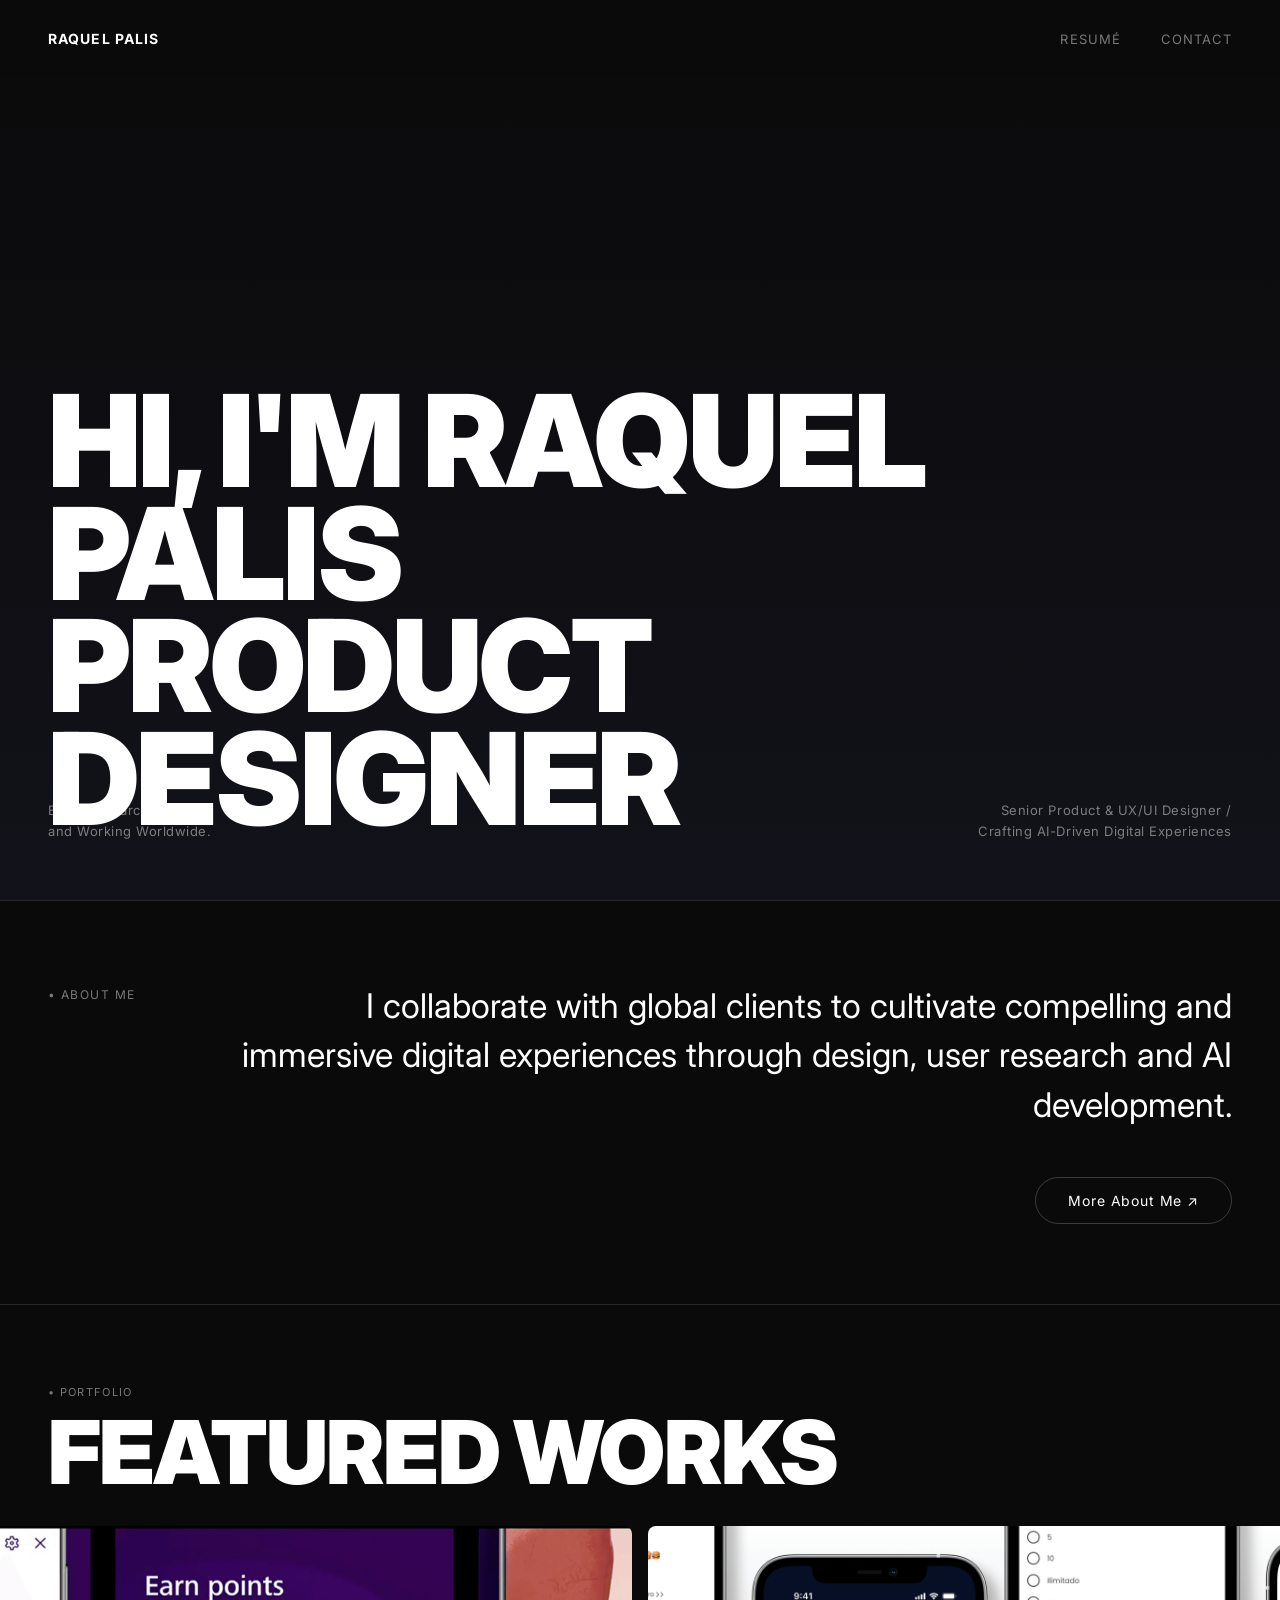
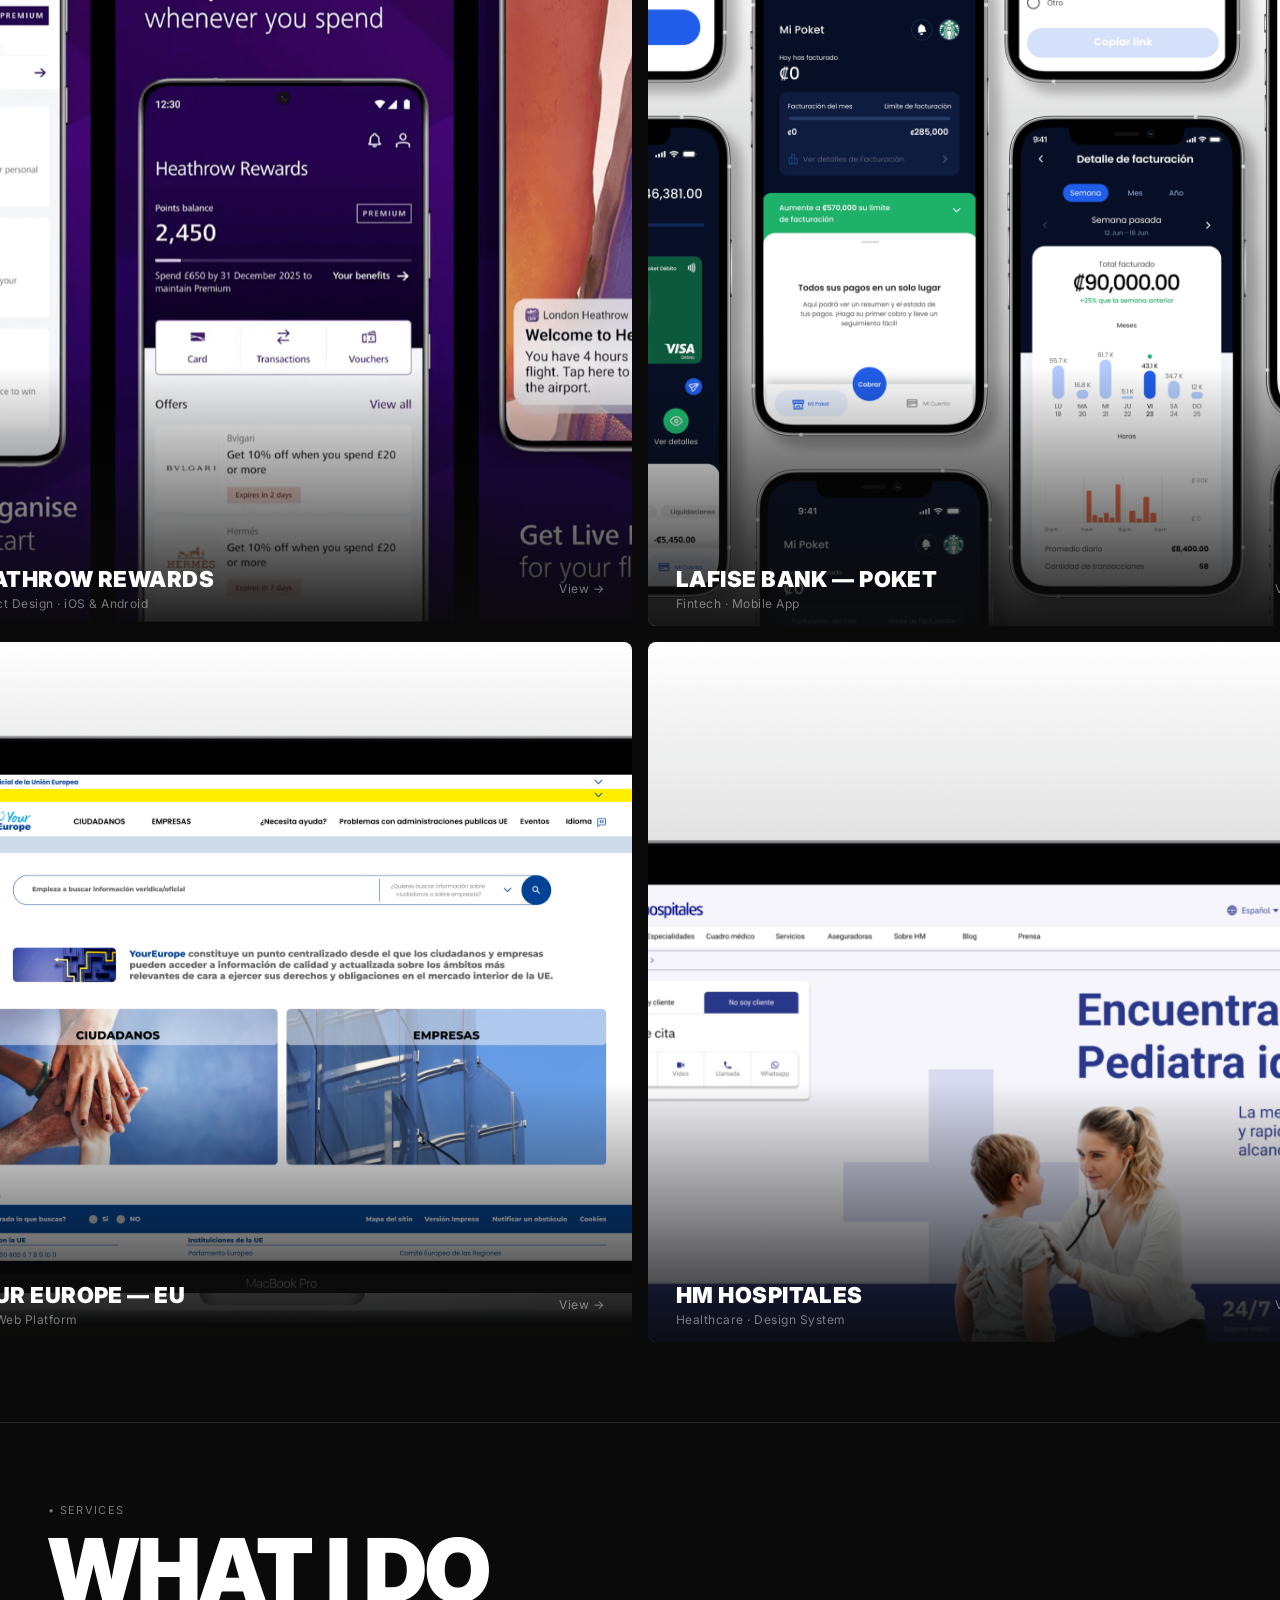
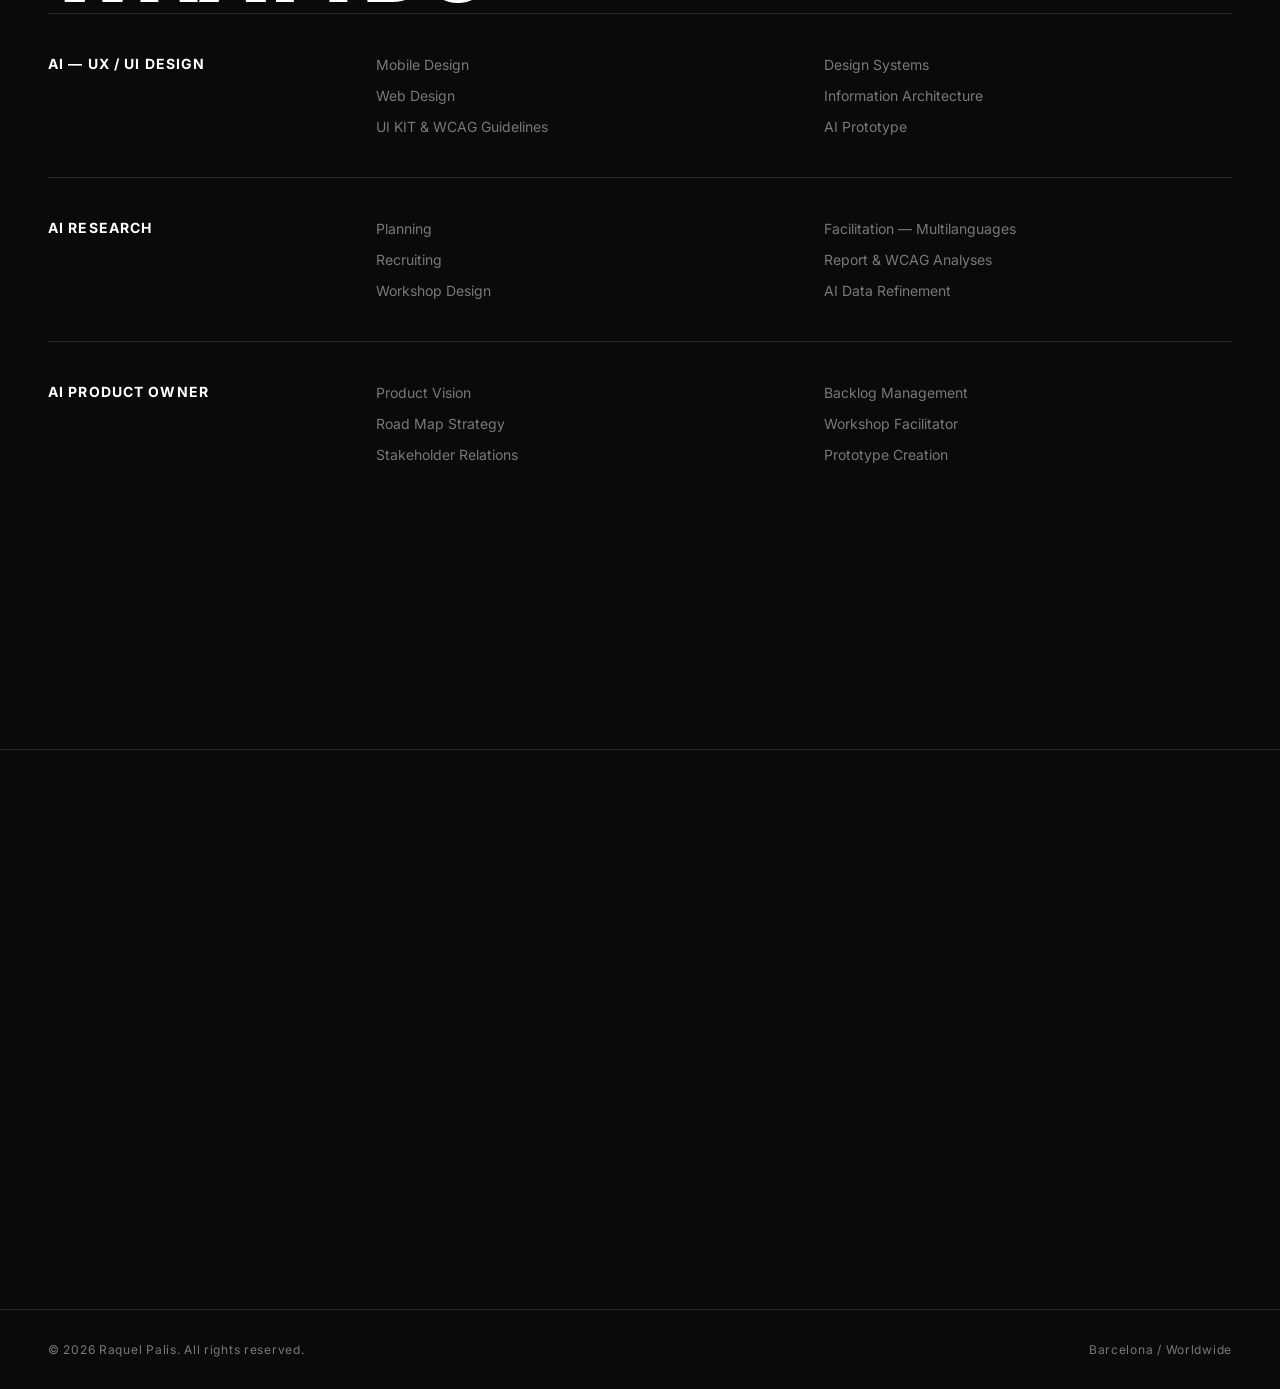
==== index.html @ 7d1a95d6 "Works grid — fixed 700×700px square cards, 2-column layout Co-Authored-By: Claude Sonnet 4.6 <norepl" ====
<!DOCTYPE html>
<html lang="en">
<head>
  <meta charset="UTF-8" />
  <meta name="viewport" content="width=device-width, initial-scale=1.0" />
  <title>Raquel Palis — Senior Product & UX/UI Designer</title>
  <link rel="preconnect" href="https://fonts.googleapis.com" />
  <link rel="preconnect" href="https://fonts.gstatic.com" crossorigin />
  <link href="https://fonts.googleapis.com/css2?family=Inter:wght@400;700;900&display=swap" rel="stylesheet" />

  <style>
    /* --- RESET & BASE --- */
    *, *::before, *::after { box-sizing: border-box; margin: 0; padding: 0; }

    :root {
      --bg:      #0A0A0A;
      --text:    #FFFFFF;
      --muted:   rgba(255,255,255,0.45);
      --divider: rgba(255,255,255,0.12);
    }

    html { scroll-behavior: smooth; }

    body {
      background: var(--bg);
      color: var(--text);
      font-family: 'Inter', sans-serif;
      font-weight: 400;
      overflow-x: hidden;
      -webkit-font-smoothing: antialiased;
    }

    a { color: inherit; text-decoration: none; }

    /* --- SCROLL REVEAL --- */
    .reveal {
      opacity: 0;
      transform: translateY(24px);
      transition: opacity 700ms ease, transform 700ms ease;
    }
    .reveal.visible { opacity: 1; transform: translateY(0); }

    /* --- DIVIDER --- */
    .divider { width: 100%; height: 1px; background: var(--divider); }

    /* --- NAV --- */
    nav {
      position: fixed;
      top: 0; left: 0; right: 0;
      z-index: 100;
      display: flex;
      align-items: center;
      justify-content: space-between;
      padding: 28px 48px;
      background: rgba(10,10,10,0.9);
    }

    .nav-logo {
      font-size: 14px;
      font-weight: 700;
      letter-spacing: 0.08em;
      text-transform: uppercase;
    }

    .nav-links {
      display: flex;
      gap: 40px;
      list-style: none;
    }

    .nav-links a {
      font-size: 13px;
      font-weight: 400;
      letter-spacing: 0.08em;
      text-transform: uppercase;
      color: var(--muted);
      transition: color 200ms ease;
    }

    .nav-links a:hover { color: var(--text); }

    /* --- HERO --- */
    #hero {
      position: relative;
      height: 900px;
      background: #12121a;
      overflow: hidden;
    }

    .hero-bg-img {
      position: absolute;
      inset: 0;
      width: 100%;
      height: 100%;
      object-fit: cover;
      opacity: 0.35;
    }

    .hero-gradient {
      position: absolute;
      inset: 0;
      background: linear-gradient(
        to bottom,
        rgba(10,10,10,0.95) 0%,
        rgba(10,10,10,0.45) 55%,
        rgba(10,10,10,0) 100%
      );
    }

    .hero-heading {
      position: absolute;
      left: 48px;
      top: calc(50% + 160px);
      transform: translateY(-50%);
      font-size: 128px;
      font-weight: 900;
      line-height: 0.88;
      text-transform: uppercase;
      letter-spacing: -0.02em;
      color: var(--text);
    }

    .hero-heading span { display: block; opacity: 0; transform: translateY(24px); }
    .hero-heading span.loaded {
      opacity: 1; transform: translateY(0);
      transition: opacity 700ms ease, transform 700ms ease;
    }
    .hero-heading span:nth-child(1) { transition-delay: 0ms; }
    .hero-heading span:nth-child(2) { transition-delay: 120ms; }

    .hero-bottom {
      position: absolute;
      bottom: 58px;
      left: 48px;
      right: 48px;
      display: flex;
      justify-content: space-between;
      align-items: flex-end;
      font-size: 13px;
      color: var(--muted);
      letter-spacing: 0.04em;
      line-height: 1.6;
    }

    .hero-bottom-right { text-align: right; }

    /* --- ABOUT --- */
    #about {
      padding: 80px 48px;
      display: flex;
      gap: 80px;
      align-items: flex-start;
      overflow: hidden;
    }

    .about-label {
      flex-shrink: 0;
      padding-top: 6px;
      font-size: 12px;
      font-weight: 400;
      letter-spacing: 0.12em;
      color: var(--muted);
      text-transform: uppercase;
    }

    .about-label::before { content: "• "; }

    .about-text-col {
      flex: 1;
      display: flex;
      flex-direction: column;
      align-items: flex-end;
      gap: 48px;
    }

    .about-text {
      font-size: 34px;
      font-weight: 400;
      line-height: 1.45;
      text-align: right;
      color: var(--text);
    }

    .about-btn {
      display: inline-flex;
      align-items: center;
      justify-content: center;
      padding: 14px 32px;
      border: 1px solid rgba(255,255,255,0.2);
      border-radius: 100px;
      font-size: 14px;
      font-weight: 400;
      letter-spacing: 0.06em;
      color: var(--text);
      transition: background 200ms ease, border-color 200ms ease;
    }

    .about-btn:hover {
      background: rgba(255,255,255,0.06);
      border-color: rgba(255,255,255,0.35);
    }

    /* --- FEATURED WORKS --- */
    #works {
      padding: 80px 48px 0;
    }

    .works-header {
      display: flex;
      flex-direction: column;
      gap: 12px;
      padding-bottom: 32px;
      text-transform: uppercase;
    }

    .section-label {
      font-size: 11px;
      font-weight: 400;
      letter-spacing: 0.12em;
      color: var(--muted);
    }

    .section-label::before { content: "• "; }

    .works-heading {
      font-size: 88px;
      font-weight: 900;
      letter-spacing: -0.02em;
      line-height: 0.95;
      text-transform: uppercase;
      color: var(--text);
    }

    /* --- WORKS GRID --- */
    .works-grid {
      display: grid;
      grid-template-columns: 700px 700px;
      gap: 16px;
      justify-content: center;
    }

    .project-card {
      width: 700px;
      height: 700px;
      position: relative;
      border-radius: 8px;
      overflow: hidden;
      display: block;
      text-decoration: none;
    }

    /* unique bg tints per card */
    .card-heathrow  { background: #12121f; }
    .card-lafise    { background: #0a1712; }
    .card-europe    { background: #140f0a; }
    .card-hm        { background: #120d1a; }

    .project-card img {
      position: absolute;
      inset: 0;
      width: 100%;
      height: 100%;
      object-fit: cover;
      transition: transform 700ms ease;
    }

    .project-card:hover img { transform: scale(1.04); }

    .card-gradient {
      position: absolute;
      left: 0; right: 0;
      bottom: 0;
      height: 260px;
      background: linear-gradient(to top, rgba(10,10,10,0.92) 0%, rgba(10,10,10,0) 100%);
    }

    .tile-bar {
      position: absolute;
      left: 0; right: 0;
      bottom: 0;
      height: 76px;
      display: flex;
      align-items: center;
      justify-content: space-between;
      padding: 0 28px;
    }

    .tile-info { display: flex; flex-direction: column; gap: 4px; }

    .tile-name {
      font-size: 22px;
      font-weight: 900;
      color: var(--text);
      letter-spacing: 0.02em;
      text-transform: uppercase;
      white-space: nowrap;
    }

    .tile-sub {
      font-size: 12px;
      font-weight: 400;
      color: var(--muted);
      letter-spacing: 0.04em;
    }

    .tile-view {
      font-size: 12px;
      font-weight: 400;
      color: var(--muted);
      letter-spacing: 0.04em;
      transition: color 200ms ease, transform 200ms ease;
      white-space: nowrap;
    }

    .project-card:hover .tile-view {
      color: var(--text);
      transform: translateX(4px);
    }

    /* --- WHAT I DO --- */
    #services {
      padding: 80px 48px;
    }

    .services-header {
      display: flex;
      flex-direction: column;
      gap: 12px;
      text-transform: uppercase;
    }

    .services-heading {
      font-size: 88px;
      font-weight: 900;
      letter-spacing: -0.02em;
      line-height: 0.95;
      color: var(--text);
    }

    .service-row {
      display: flex;
      gap: 48px;
      align-items: flex-start;
      padding: 40px 0;
      font-size: 14px;
      border-top: 1px solid var(--divider);
      transition: background 200ms ease;
      cursor: default;
    }

    .service-row:hover {
      background: rgba(255,255,255,0.02);
      padding-left: 12px;
      padding-right: 12px;
      margin-left: -12px;
      margin-right: -12px;
    }

    .service-title {
      flex: 0 0 280px;
      font-size: 14px;
      font-weight: 700;
      text-transform: uppercase;
      letter-spacing: 0.08em;
      color: var(--text);
      line-height: 1.4;
    }

    .service-cols { flex: 1; display: flex; gap: 40px; }

    .service-col {
      flex: 1;
      display: flex;
      flex-direction: column;
      gap: 10px;
    }

    .service-item {
      font-size: 14px;
      font-weight: 400;
      color: var(--muted);
      line-height: 1.5;
    }

    /* --- CONTACT --- */
    #contact {
      padding: 120px 48px;
      text-align: center;
      display: flex;
      flex-direction: column;
      align-items: center;
      gap: 24px;
    }

    .contact-heading {
      font-size: 88px;
      font-weight: 900;
      text-transform: uppercase;
      letter-spacing: -0.02em;
      line-height: 0.95;
      color: var(--text);
    }

    .contact-subtitle {
      font-size: 16px;
      color: var(--muted);
      font-weight: 400;
      line-height: 1.6;
    }

    .contact-spacer { height: 32px; }

    .contact-links {
      display: flex;
      justify-content: center;
      gap: 48px;
      flex-wrap: wrap;
    }

    .contact-link {
      font-size: 14px;
      letter-spacing: 0.08em;
      text-transform: uppercase;
      color: var(--muted);
      border-bottom: 1px solid var(--divider);
      padding-bottom: 4px;
      transition: color 200ms ease, border-color 200ms ease;
    }

    .contact-link:hover {
      color: var(--text);
      border-color: rgba(255,255,255,0.45);
    }

    /* --- FOOTER --- */
    footer {
      padding: 32px 48px;
      display: flex;
      justify-content: space-between;
      align-items: center;
    }

    .footer-copy {
      font-size: 12px;
      color: var(--muted);
      letter-spacing: 0.06em;
    }

    /* --- RESPONSIVE: TABLET 768px --- */
    @media (max-width: 768px) {
      nav { padding: 24px 32px; }

      #hero { height: 640px; }

      .hero-heading {
        font-size: clamp(56px, 10vw, 96px);
        left: 32px;
        top: calc(50% + 80px);
      }

      .hero-bottom { left: 32px; right: 32px; flex-direction: column; gap: 12px; }
      .hero-bottom-right { text-align: left; }

      #about { padding: 64px 32px; flex-direction: column; gap: 32px; }
      .about-text-col { align-items: flex-start; }
      .about-text { text-align: left; font-size: clamp(20px, 3vw, 28px); }

      #works { padding: 64px 32px 0; }
      .works-heading { font-size: clamp(48px, 8vw, 72px); }

      .works-grid { grid-template-columns: 1fr; }
      .project-card { width: 100%; height: 420px; }

      #services { padding: 64px 32px; }
      .services-heading { font-size: clamp(48px, 8vw, 72px); }
      .service-row { flex-direction: column; gap: 24px; }
      .service-title { flex: none; }
      .service-cols { flex-direction: column; gap: 8px; }

      #contact { padding: 80px 32px; }
      .contact-heading { font-size: clamp(40px, 7vw, 64px); }

      footer { padding: 24px 32px; }
    }

    /* --- RESPONSIVE: MOBILE 480px --- */
    @media (max-width: 480px) {
      nav { padding: 20px 24px; }
      .nav-links { gap: 20px; }
      .nav-links a { font-size: 11px; }

      #hero { height: 520px; }
      .hero-heading { font-size: clamp(44px, 12vw, 72px); left: 24px; }
      .hero-bottom { left: 24px; right: 24px; }

      #about { padding: 56px 24px; }
      #works { padding: 56px 24px 0; }
      .project-card { height: 360px; }
      #services { padding: 56px 24px; }

      .service-row:hover {
        padding-left: 0; padding-right: 0;
        margin-left: 0; margin-right: 0;
      }

      #contact { padding: 64px 24px; }
      .contact-links { flex-direction: column; align-items: center; gap: 24px; }

      footer { padding: 24px; flex-direction: column; gap: 8px; text-align: center; }
    }
  </style>
</head>
<body>

  <!-- --- NAV --- -->
  <nav>
    <a href="#hero" class="nav-logo">Raquel Palis</a>
    <ul class="nav-links">
      <li><a href="resume.pdf" target="_blank">Resumé</a></li>
      <li><a href="#contact">Contact</a></li>
    </ul>
  </nav>

  <!-- --- HERO --- -->
  <section id="hero">
    <div class="hero-gradient"></div>
    <h1 class="hero-heading">
      <span>Hi, I'm Raquel Palis</span>
      <span>Product Designer</span>
    </h1>
    <div class="hero-bottom">
      <p class="hero-bottom-left">
        Based in Barcelona /<br />and Working Worldwide.
      </p>
      <p class="hero-bottom-right">
        Senior Product &amp; UX/UI Designer /<br />Crafting AI-Driven Digital Experiences
      </p>
    </div>
  </section>

  <div class="divider"></div>

  <!-- --- ABOUT --- -->
  <section id="about">
    <p class="about-label reveal">About Me</p>
    <div class="about-text-col reveal">
      <p class="about-text">
        I collaborate with global clients to cultivate compelling and immersive digital experiences through design, user research and AI development.
      </p>
      <a href="#contact" class="about-btn">More About Me ↗</a>
    </div>
  </section>

  <div class="divider"></div>

  <!-- --- FEATURED WORKS --- -->
  <section id="works">
    <div class="works-header reveal">
      <span class="section-label">Portfolio</span>
      <h2 class="works-heading">Featured Works</h2>
    </div>

    <div class="works-grid">

      <a href="/case-study/heathrow-rewards" class="project-card card-heathrow reveal">
        <img src="/assets/images/covers/heathrow-cover.png" alt="Heathrow Rewards" loading="eager" />
        <div class="card-gradient"></div>
        <div class="tile-bar">
          <div class="tile-info">
            <span class="tile-name">Heathrow Rewards</span>
            <span class="tile-sub">Product Design · iOS &amp; Android</span>
          </div>
          <span class="tile-view">View →</span>
        </div>
      </a>

      <a href="/case-study/lafise-bank" class="project-card card-lafise reveal">
        <img src="/assets/images/covers/lafise-cover.png" alt="Lafise Bank — Poket" loading="lazy" />
        <div class="card-gradient"></div>
        <div class="tile-bar">
          <div class="tile-info">
            <span class="tile-name">Lafise Bank — Poket</span>
            <span class="tile-sub">Fintech · Mobile App</span>
          </div>
          <span class="tile-view">View →</span>
        </div>
      </a>

      <a href="/case-study/your-europe" class="project-card card-europe reveal">
        <img src="/assets/images/covers/europe-cover.png" alt="Your Europe — EU Council" loading="lazy" />
        <div class="card-gradient"></div>
        <div class="tile-bar">
          <div class="tile-info">
            <span class="tile-name">Your Europe — EU</span>
            <span class="tile-sub">Gov · Web Platform</span>
          </div>
          <span class="tile-view">View →</span>
        </div>
      </a>

      <a href="/case-study/hm-hospitales" class="project-card card-hm reveal">
        <img src="/assets/images/covers/hm-cover.png" alt="HM Hospitales" loading="lazy" />
        <div class="card-gradient"></div>
        <div class="tile-bar">
          <div class="tile-info">
            <span class="tile-name">HM Hospitales</span>
            <span class="tile-sub">Healthcare · Design System</span>
          </div>
          <span class="tile-view">View →</span>
        </div>
      </a>

    </div>
  </section>

  <div class="divider" style="margin-top: 80px;"></div>

  <!-- --- WHAT I DO --- -->
  <section id="services">
    <div class="services-header reveal">
      <span class="section-label">Services</span>
      <h2 class="services-heading">What I Do</h2>
    </div>

    <div class="service-row reveal">
      <p class="service-title">AI — UX / UI Design</p>
      <div class="service-cols">
        <div class="service-col">
          <span class="service-item">Mobile Design</span>
          <span class="service-item">Web Design</span>
          <span class="service-item">UI KIT &amp; WCAG Guidelines</span>
        </div>
        <div class="service-col">
          <span class="service-item">Design Systems</span>
          <span class="service-item">Information Architecture</span>
          <span class="service-item">AI Prototype</span>
        </div>
      </div>
    </div>

    <div class="service-row reveal">
      <p class="service-title">AI Research</p>
      <div class="service-cols">
        <div class="service-col">
          <span class="service-item">Planning</span>
          <span class="service-item">Recruiting</span>
          <span class="service-item">Workshop Design</span>
        </div>
        <div class="service-col">
          <span class="service-item">Facilitation — Multilanguages</span>
          <span class="service-item">Report &amp; WCAG Analyses</span>
          <span class="service-item">AI Data Refinement</span>
        </div>
      </div>
    </div>

    <div class="service-row reveal">
      <p class="service-title">AI Product Owner</p>
      <div class="service-cols">
        <div class="service-col">
          <span class="service-item">Product Vision</span>
          <span class="service-item">Road Map Strategy</span>
          <span class="service-item">Stakeholder Relations</span>
        </div>
        <div class="service-col">
          <span class="service-item">Backlog Management</span>
          <span class="service-item">Workshop Facilitator</span>
          <span class="service-item">Prototype Creation</span>
        </div>
      </div>
    </div>

    <div class="service-row reveal">
      <p class="service-title">AI Designer &amp; Vibe Coder</p>
      <div class="service-cols">
        <div class="service-col">
          <span class="service-item">AI-Native Interface Design</span>
          <span class="service-item">Rapid AI Prototyping</span>
          <span class="service-item">Generative Visual Production</span>
        </div>
        <div class="service-col">
          <span class="service-item">Design-to-Code Delivery</span>
          <span class="service-item">AI Workflow &amp; DesignOps Automation</span>
        </div>
      </div>
    </div>
  </section>

  <div class="divider"></div>

  <!-- --- CONTACT --- -->
  <section id="contact">
    <h2 class="contact-heading reveal">Want to Work Together?</h2>
    <p class="contact-subtitle reveal">Open to Senior Product Designer, Lead UX/UI, and AI-focused roles.</p>
    <div class="contact-spacer"></div>
    <div class="contact-links reveal">
      <a href="mailto:palis.vm@gmail.com" class="contact-link">palis.vm@gmail.com</a>
      <a href="https://linkedin.com/in/rpalis/" target="_blank" class="contact-link">/in/rpalis/</a>
    </div>
  </section>

  <div class="divider"></div>

  <!-- --- FOOTER --- -->
  <footer>
    <p class="footer-copy">© 2026 Raquel Palis. All rights reserved.</p>
    <p class="footer-copy">Barcelona / Worldwide</p>
  </footer>

  <script>
    /* --- HERO STAGGER --- */
    window.addEventListener('load', () => {
      document.querySelectorAll('.hero-heading span').forEach(s => s.classList.add('loaded'));
    });

    /* --- SCROLL REVEAL --- */
    const observer = new IntersectionObserver(entries => {
      entries.forEach(e => {
        if (e.isIntersecting) {
          e.target.classList.add('visible');
          observer.unobserve(e.target);
        }
      });
    }, { threshold: 0.1 });

    document.querySelectorAll('.reveal').forEach(el => {
      const rect = el.getBoundingClientRect();
      if (rect.top < window.innerHeight) el.classList.add('visible');
      else observer.observe(el);
    });
  </script>

</body>
</html>
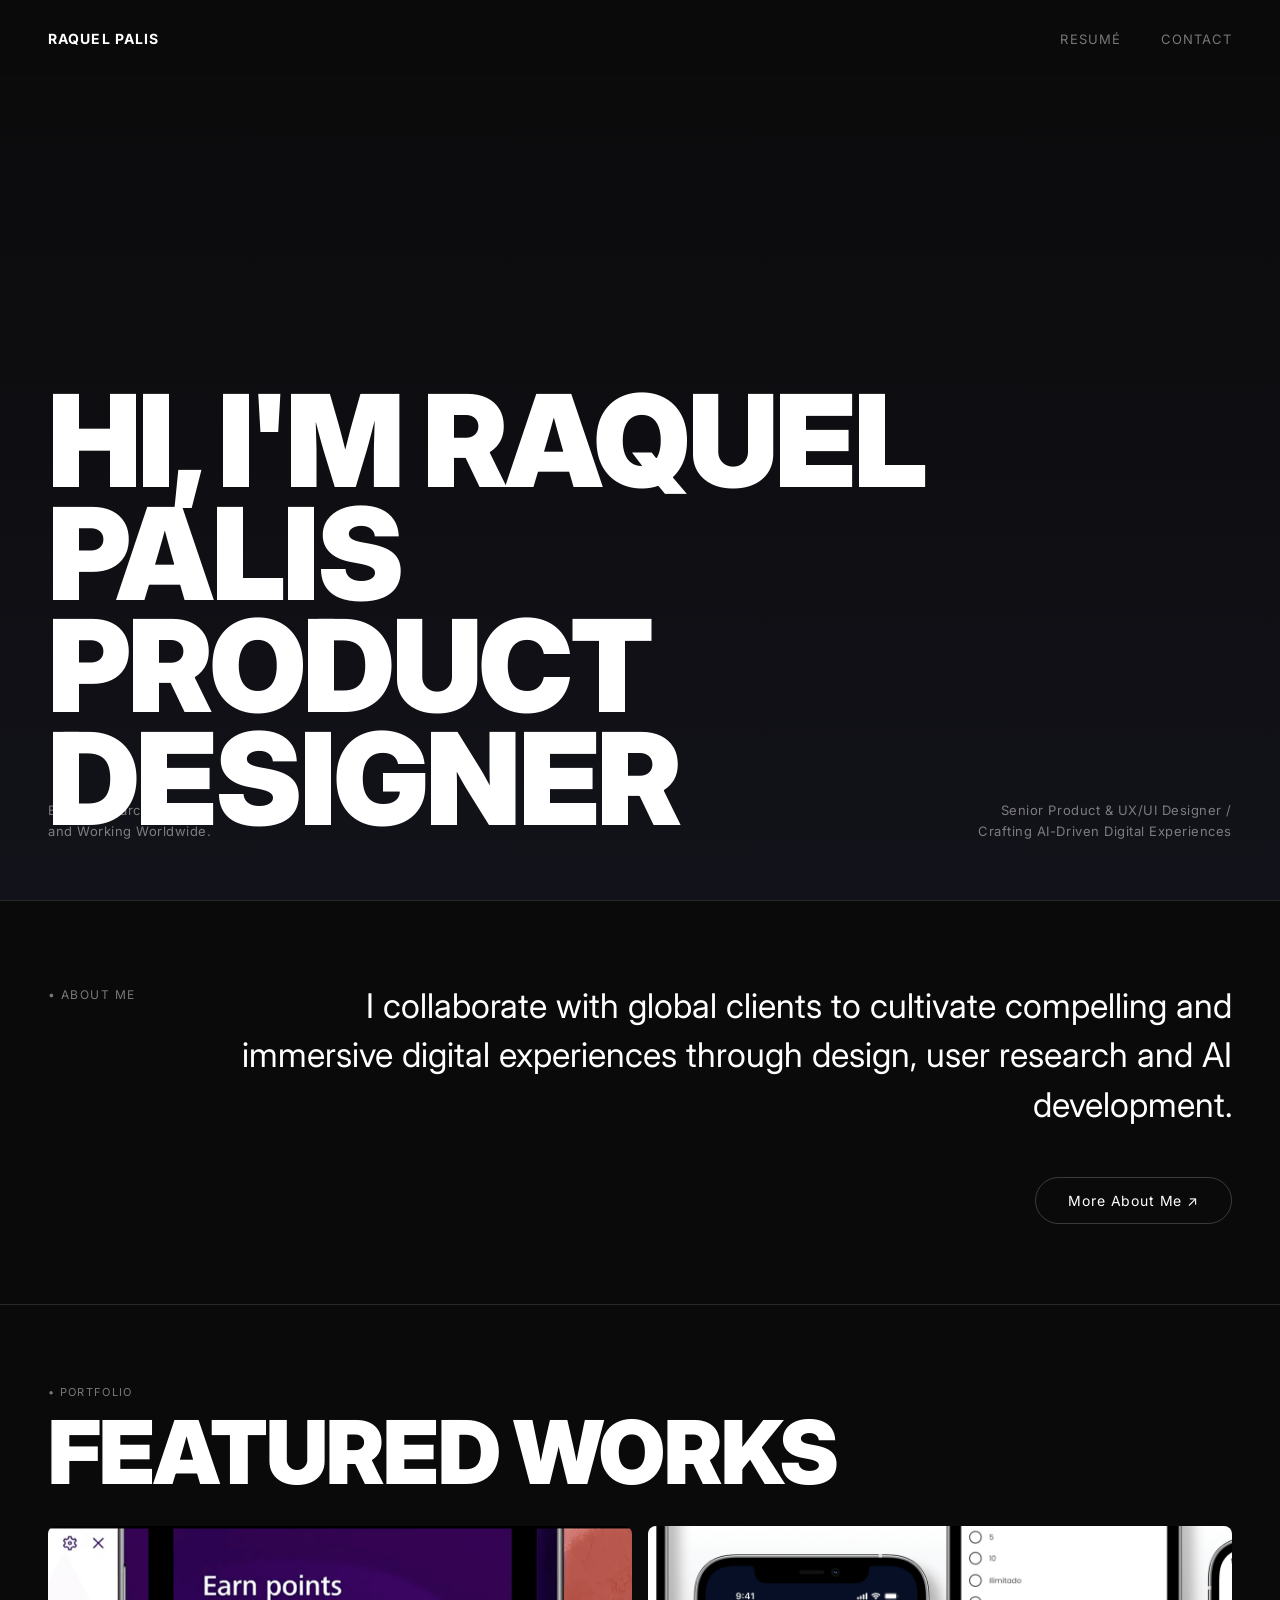
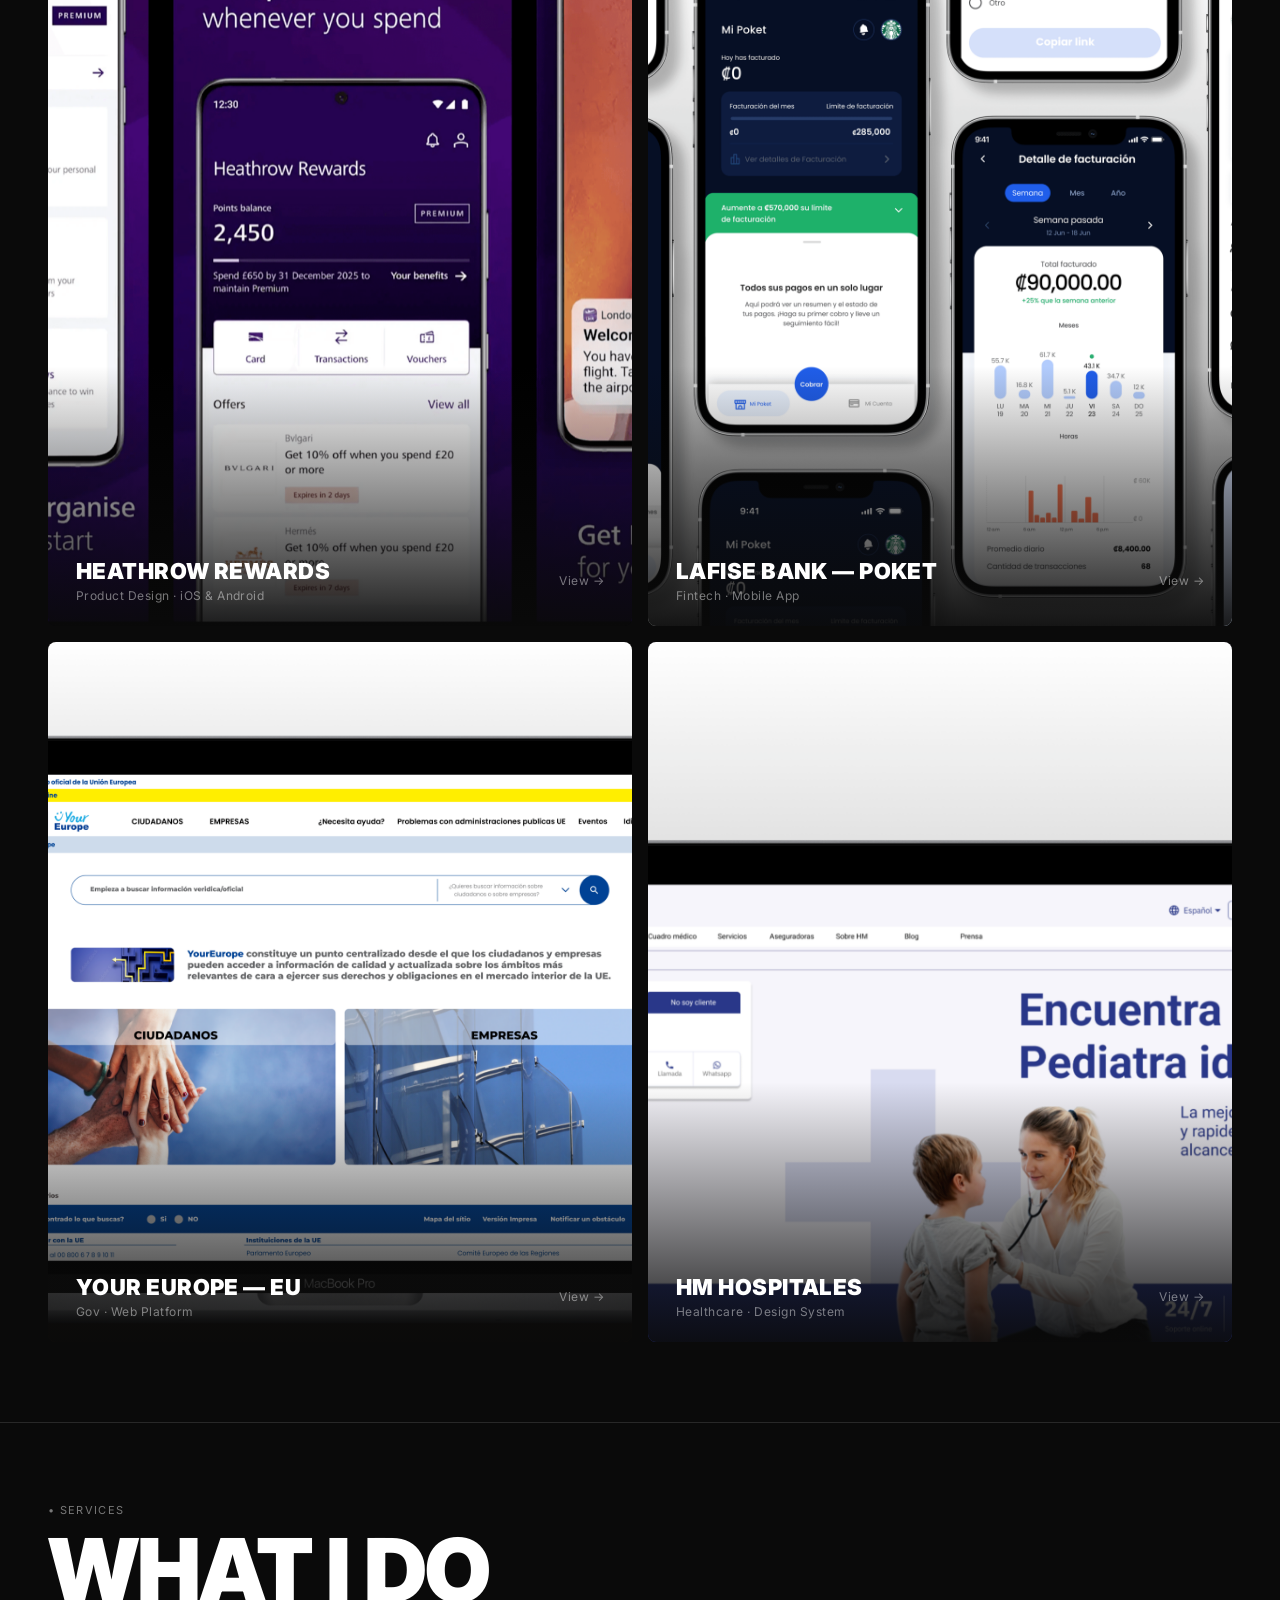
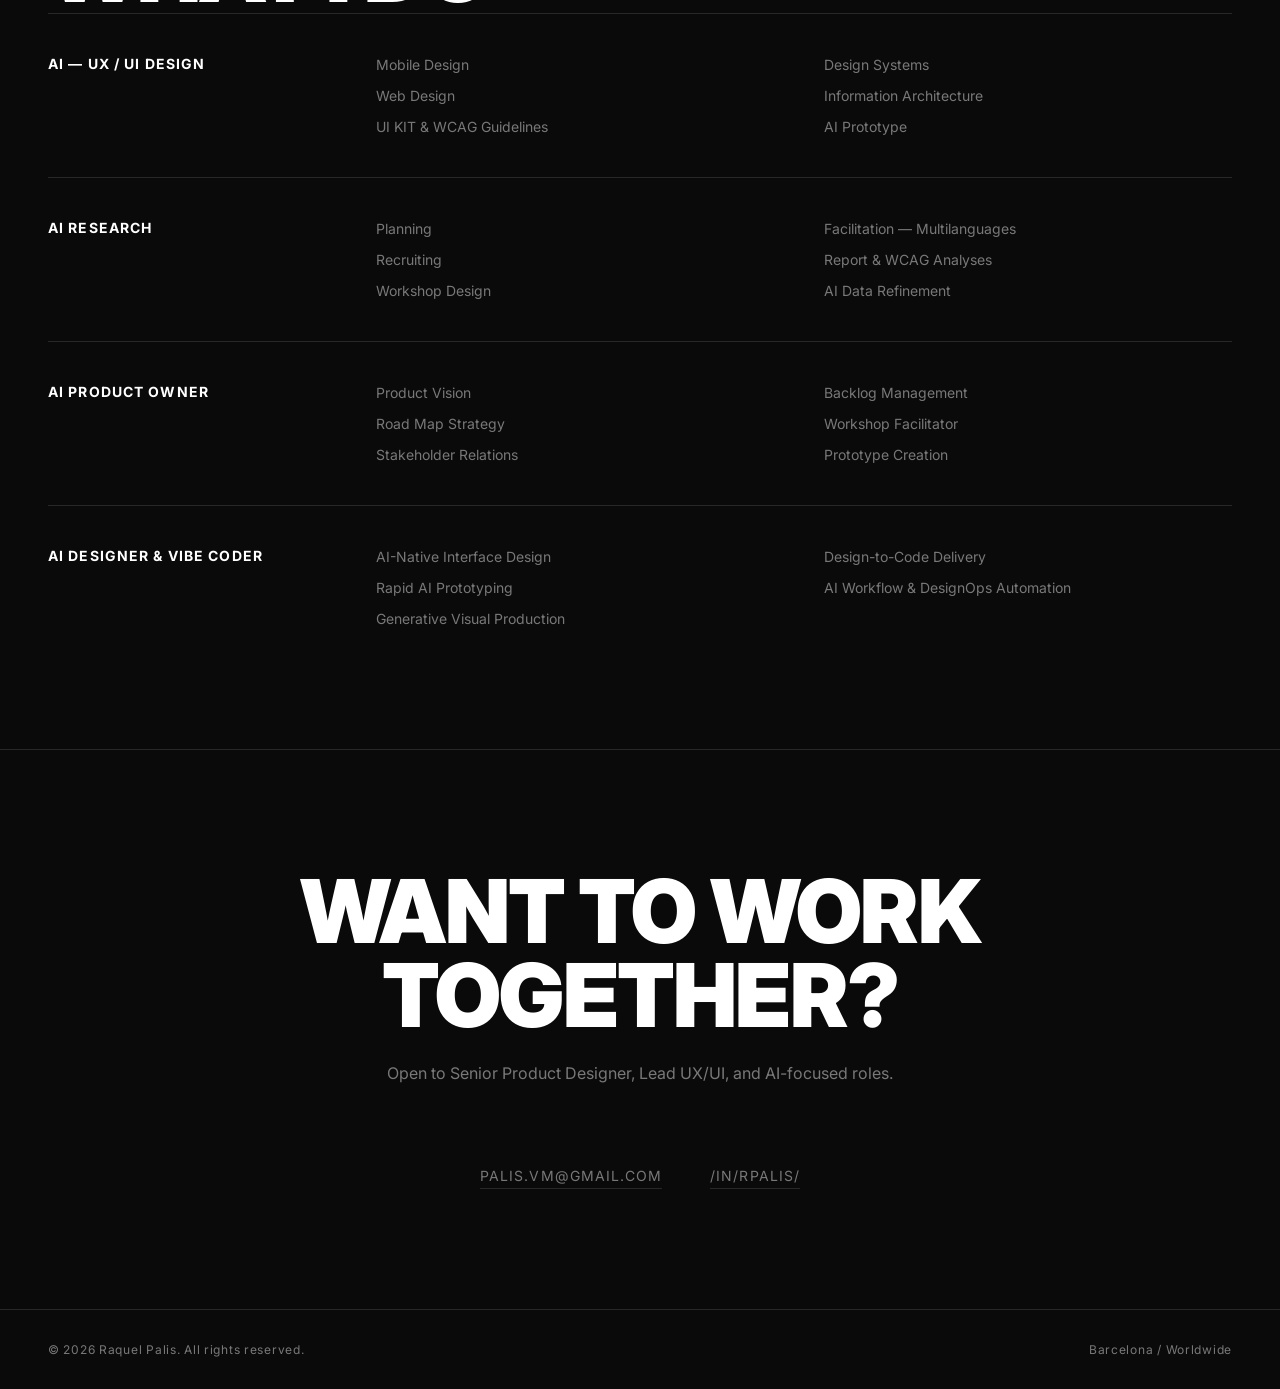
==== commit b666ef7a: "Works grid — match Figma spec exactly (node 1:53) - Fluid flex cards (flex:1), 700px row height - Gr" ====
--- a/index.html
+++ b/index.html
@@ -233,15 +233,24 @@
 
     /* --- WORKS GRID --- */
     .works-grid {
-      display: grid;
-      grid-template-columns: 700px 700px;
+      display: flex;
+      flex-direction: column;
       gap: 16px;
-      justify-content: center;
+      width: 100%;
+    }
+
+    .works-row {
+      display: flex;
+      gap: 16px;
+      height: 700px;
+      width: 100%;
+      overflow: hidden;
     }
 
     .project-card {
-      width: 700px;
-      height: 700px;
+      flex: 1 0 0;
+      height: 100%;
+      min-width: 1px;
       position: relative;
       border-radius: 8px;
       overflow: hidden;
@@ -268,21 +277,26 @@
 
     .card-gradient {
       position: absolute;
-      left: 0; right: 0;
-      bottom: 0;
+      left: 0;
+      right: 0;
+      top: 440px;
       height: 260px;
-      background: linear-gradient(to top, rgba(10,10,10,0.92) 0%, rgba(10,10,10,0) 100%);
+      background: linear-gradient(to bottom, rgba(10,10,10,0.92) 0%, rgba(10,10,10,0) 100%);
+      transform: rotate(180deg);
     }
 
     .tile-bar {
       position: absolute;
-      left: 0; right: 0;
-      bottom: 0;
-      height: 76px;
+      left: 0;
+      right: 0;
+      top: 624px;
+      height: 60px;
       display: flex;
       align-items: center;
       justify-content: space-between;
       padding: 0 28px;
+      overflow: hidden;
+      white-space: nowrap;
     }
 
     .tile-info { display: flex; flex-direction: column; gap: 4px; }
@@ -468,8 +482,8 @@
       #works { padding: 64px 32px 0; }
       .works-heading { font-size: clamp(48px, 8vw, 72px); }
 
-      .works-grid { grid-template-columns: 1fr; }
-      .project-card { width: 100%; height: 420px; }
+      .works-row { flex-direction: column; height: auto; }
+      .project-card { height: 420px; }
 
       #services { padding: 64px 32px; }
       .services-heading { font-size: clamp(48px, 8vw, 72px); }
@@ -495,7 +509,7 @@
 
       #about { padding: 56px 24px; }
       #works { padding: 56px 24px 0; }
-      .project-card { height: 360px; }
+      .project-card { height: 340px; }
       #services { padding: 56px 24px; }
 
       .service-row:hover {
@@ -562,53 +576,57 @@
 
     <div class="works-grid">
 
-      <a href="/case-study/heathrow-rewards" class="project-card card-heathrow reveal">
-        <img src="/assets/images/covers/heathrow-cover.png" alt="Heathrow Rewards" loading="eager" />
-        <div class="card-gradient"></div>
-        <div class="tile-bar">
-          <div class="tile-info">
-            <span class="tile-name">Heathrow Rewards</span>
-            <span class="tile-sub">Product Design · iOS &amp; Android</span>
+      <!-- Row 1 -->
+      <div class="works-row">
+        <a href="/case-study/heathrow-rewards" class="project-card card-heathrow reveal">
+          <img src="/assets/images/covers/heathrow-cover.png" alt="Heathrow Rewards" loading="eager" />
+          <div class="card-gradient"></div>
+          <div class="tile-bar">
+            <div class="tile-info">
+              <span class="tile-name">Heathrow Rewards</span>
+              <span class="tile-sub">Product Design · iOS &amp; Android</span>
+            </div>
+            <span class="tile-view">View →</span>
           </div>
-          <span class="tile-view">View →</span>
-        </div>
-      </a>
-
-      <a href="/case-study/lafise-bank" class="project-card card-lafise reveal">
-        <img src="/assets/images/covers/lafise-cover.png" alt="Lafise Bank — Poket" loading="lazy" />
-        <div class="card-gradient"></div>
-        <div class="tile-bar">
-          <div class="tile-info">
-            <span class="tile-name">Lafise Bank — Poket</span>
-            <span class="tile-sub">Fintech · Mobile App</span>
+        </a>
+        <a href="/case-study/lafise-bank" class="project-card card-lafise reveal">
+          <img src="/assets/images/covers/lafise-cover.png" alt="Lafise Bank — Poket" loading="lazy" />
+          <div class="card-gradient"></div>
+          <div class="tile-bar">
+            <div class="tile-info">
+              <span class="tile-name">Lafise Bank — Poket</span>
+              <span class="tile-sub">Fintech · Mobile App</span>
+            </div>
+            <span class="tile-view">View →</span>
           </div>
-          <span class="tile-view">View →</span>
-        </div>
-      </a>
-
-      <a href="/case-study/your-europe" class="project-card card-europe reveal">
-        <img src="/assets/images/covers/europe-cover.png" alt="Your Europe — EU Council" loading="lazy" />
-        <div class="card-gradient"></div>
-        <div class="tile-bar">
-          <div class="tile-info">
-            <span class="tile-name">Your Europe — EU</span>
-            <span class="tile-sub">Gov · Web Platform</span>
+        </a>
+      </div>
+
+      <!-- Row 2 -->
+      <div class="works-row">
+        <a href="/case-study/your-europe" class="project-card card-europe reveal">
+          <img src="/assets/images/covers/europe-cover.png" alt="Your Europe — EU Council" loading="lazy" />
+          <div class="card-gradient"></div>
+          <div class="tile-bar">
+            <div class="tile-info">
+              <span class="tile-name">Your Europe — EU</span>
+              <span class="tile-sub">Gov · Web Platform</span>
+            </div>
+            <span class="tile-view">View →</span>
           </div>
-          <span class="tile-view">View →</span>
-        </div>
-      </a>
-
-      <a href="/case-study/hm-hospitales" class="project-card card-hm reveal">
-        <img src="/assets/images/covers/hm-cover.png" alt="HM Hospitales" loading="lazy" />
-        <div class="card-gradient"></div>
-        <div class="tile-bar">
-          <div class="tile-info">
-            <span class="tile-name">HM Hospitales</span>
-            <span class="tile-sub">Healthcare · Design System</span>
+        </a>
+        <a href="/case-study/hm-hospitales" class="project-card card-hm reveal">
+          <img src="/assets/images/covers/hm-cover.png" alt="HM Hospitales" loading="lazy" />
+          <div class="card-gradient"></div>
+          <div class="tile-bar">
+            <div class="tile-info">
+              <span class="tile-name">HM Hospitales</span>
+              <span class="tile-sub">Healthcare · Design System</span>
+            </div>
+            <span class="tile-view">View →</span>
           </div>
-          <span class="tile-view">View →</span>
-        </div>
-      </a>
+        </a>
+      </div>
 
     </div>
   </section>
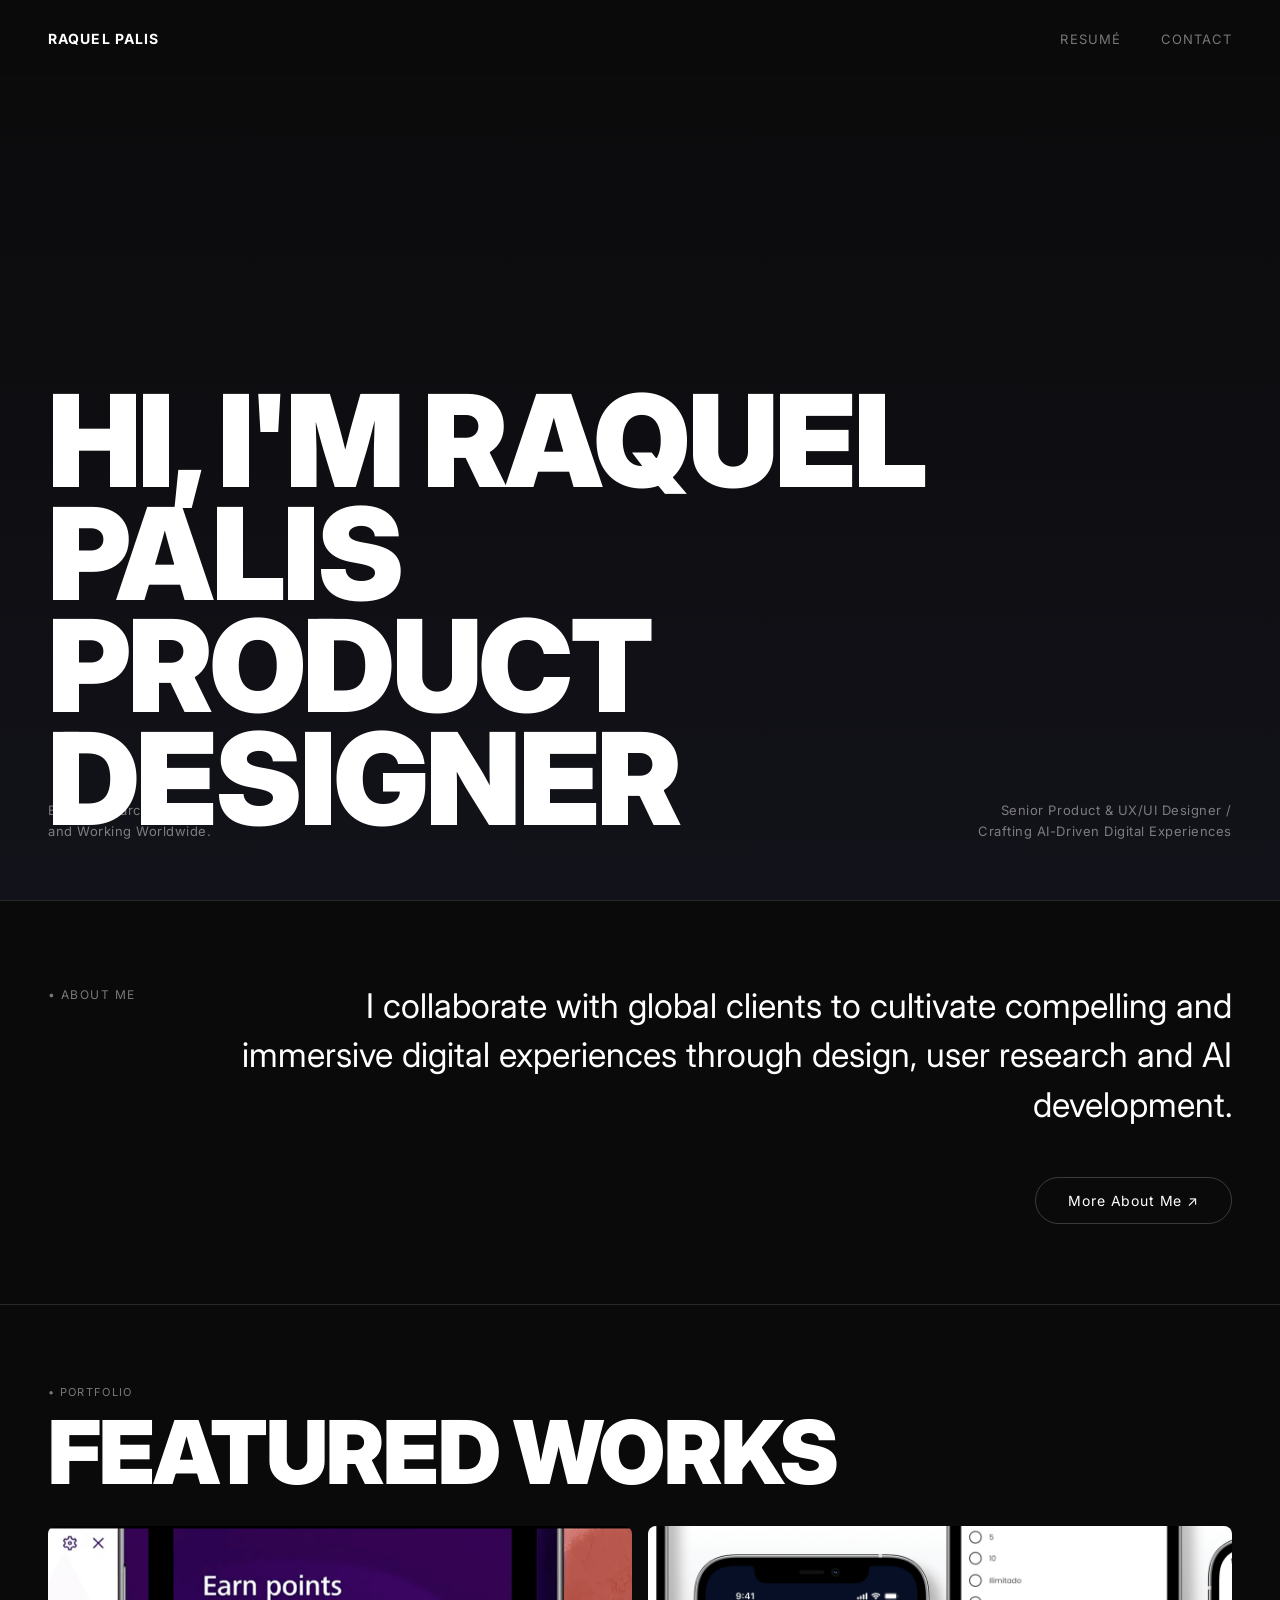
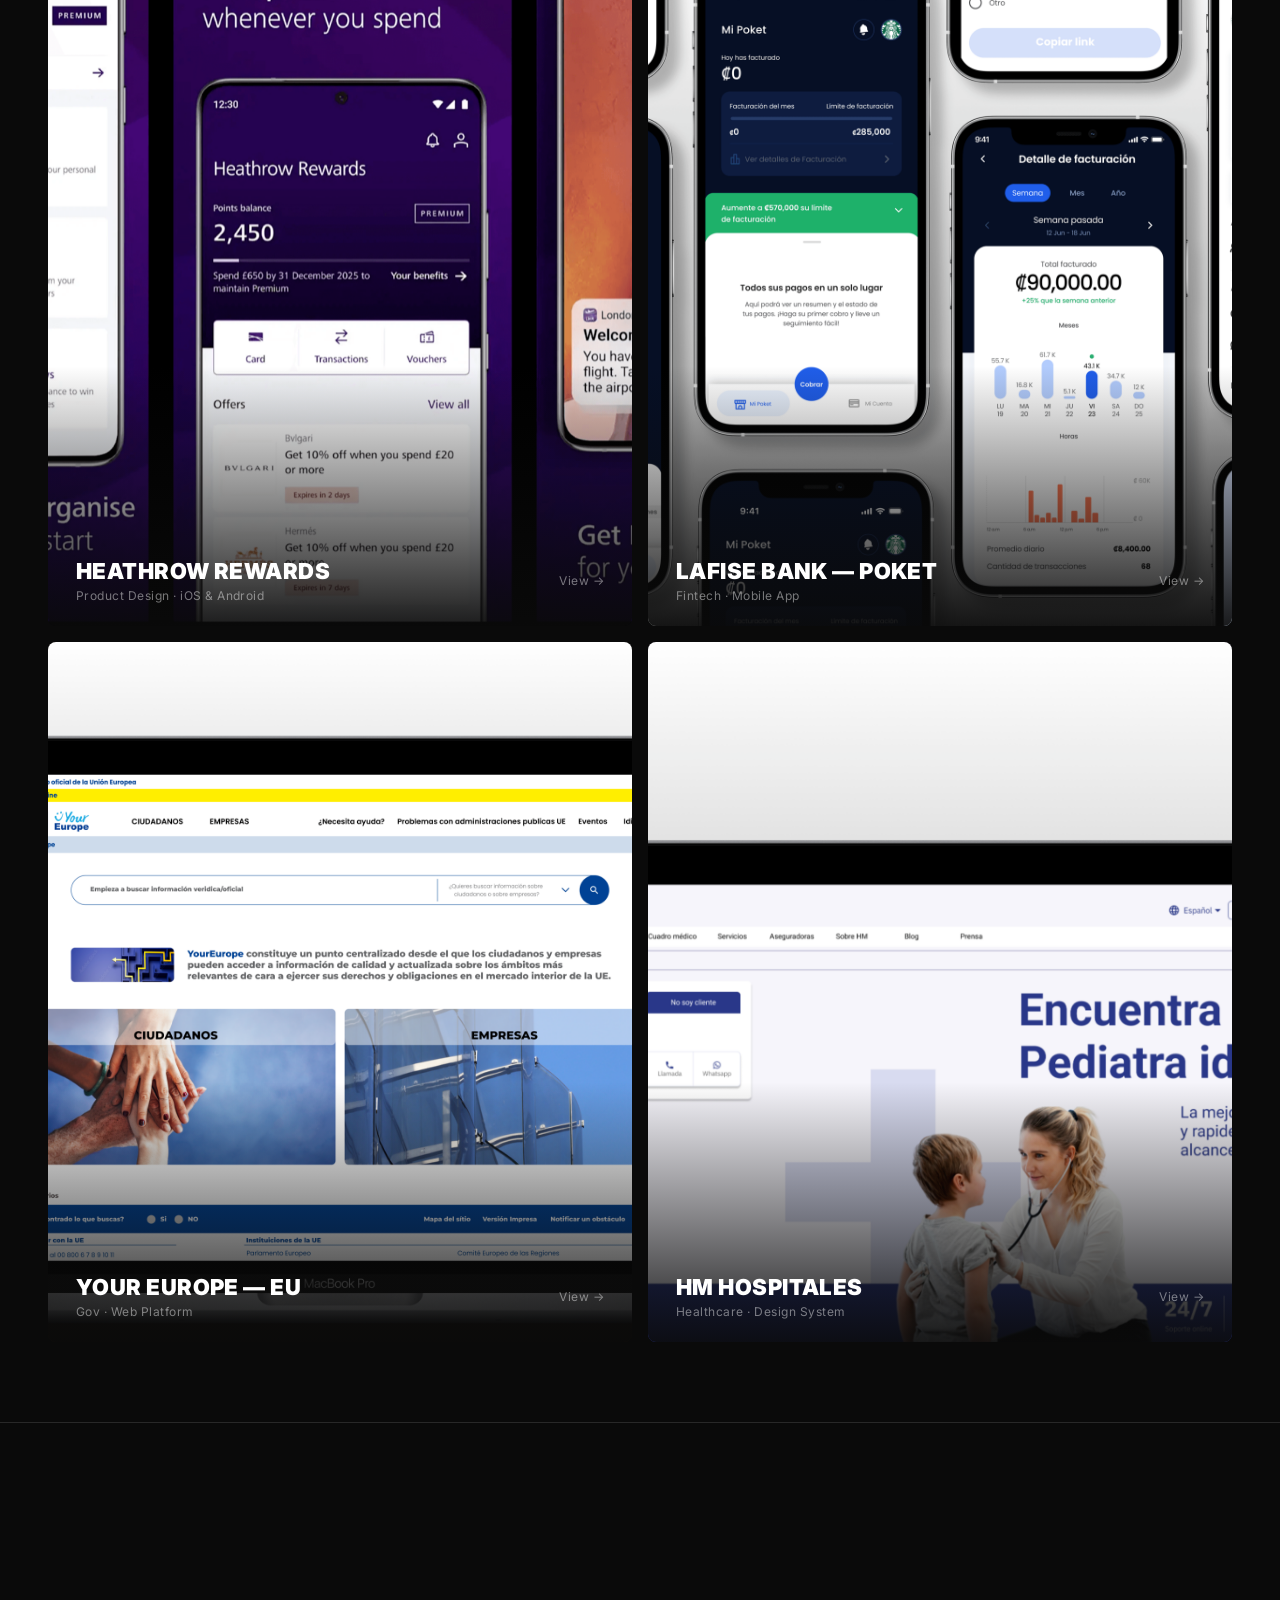
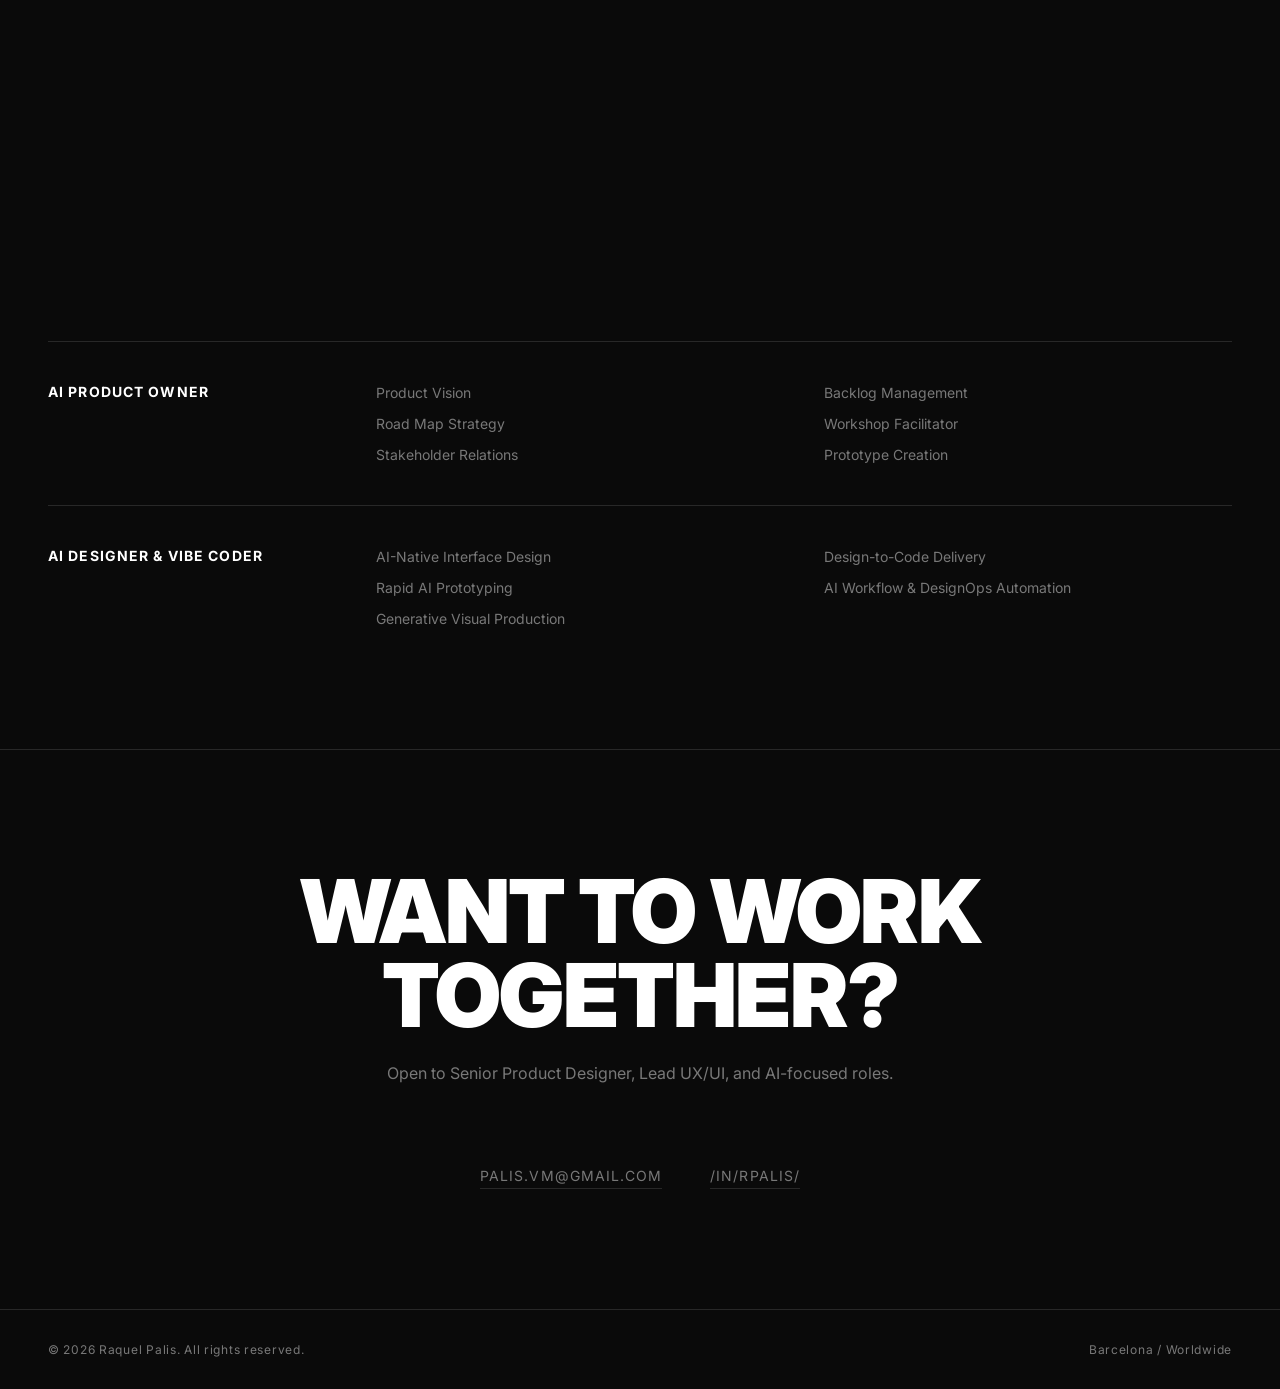
==== commit c8c0ed2e: "Fix card border-radius — remove overflow:hidden from works-row Co-Authored-By: Claude Sonnet 4.6 <no" ====
--- a/index.html
+++ b/index.html
@@ -244,7 +244,6 @@
       gap: 16px;
       height: 700px;
       width: 100%;
-      overflow: hidden;
     }
 
     .project-card {
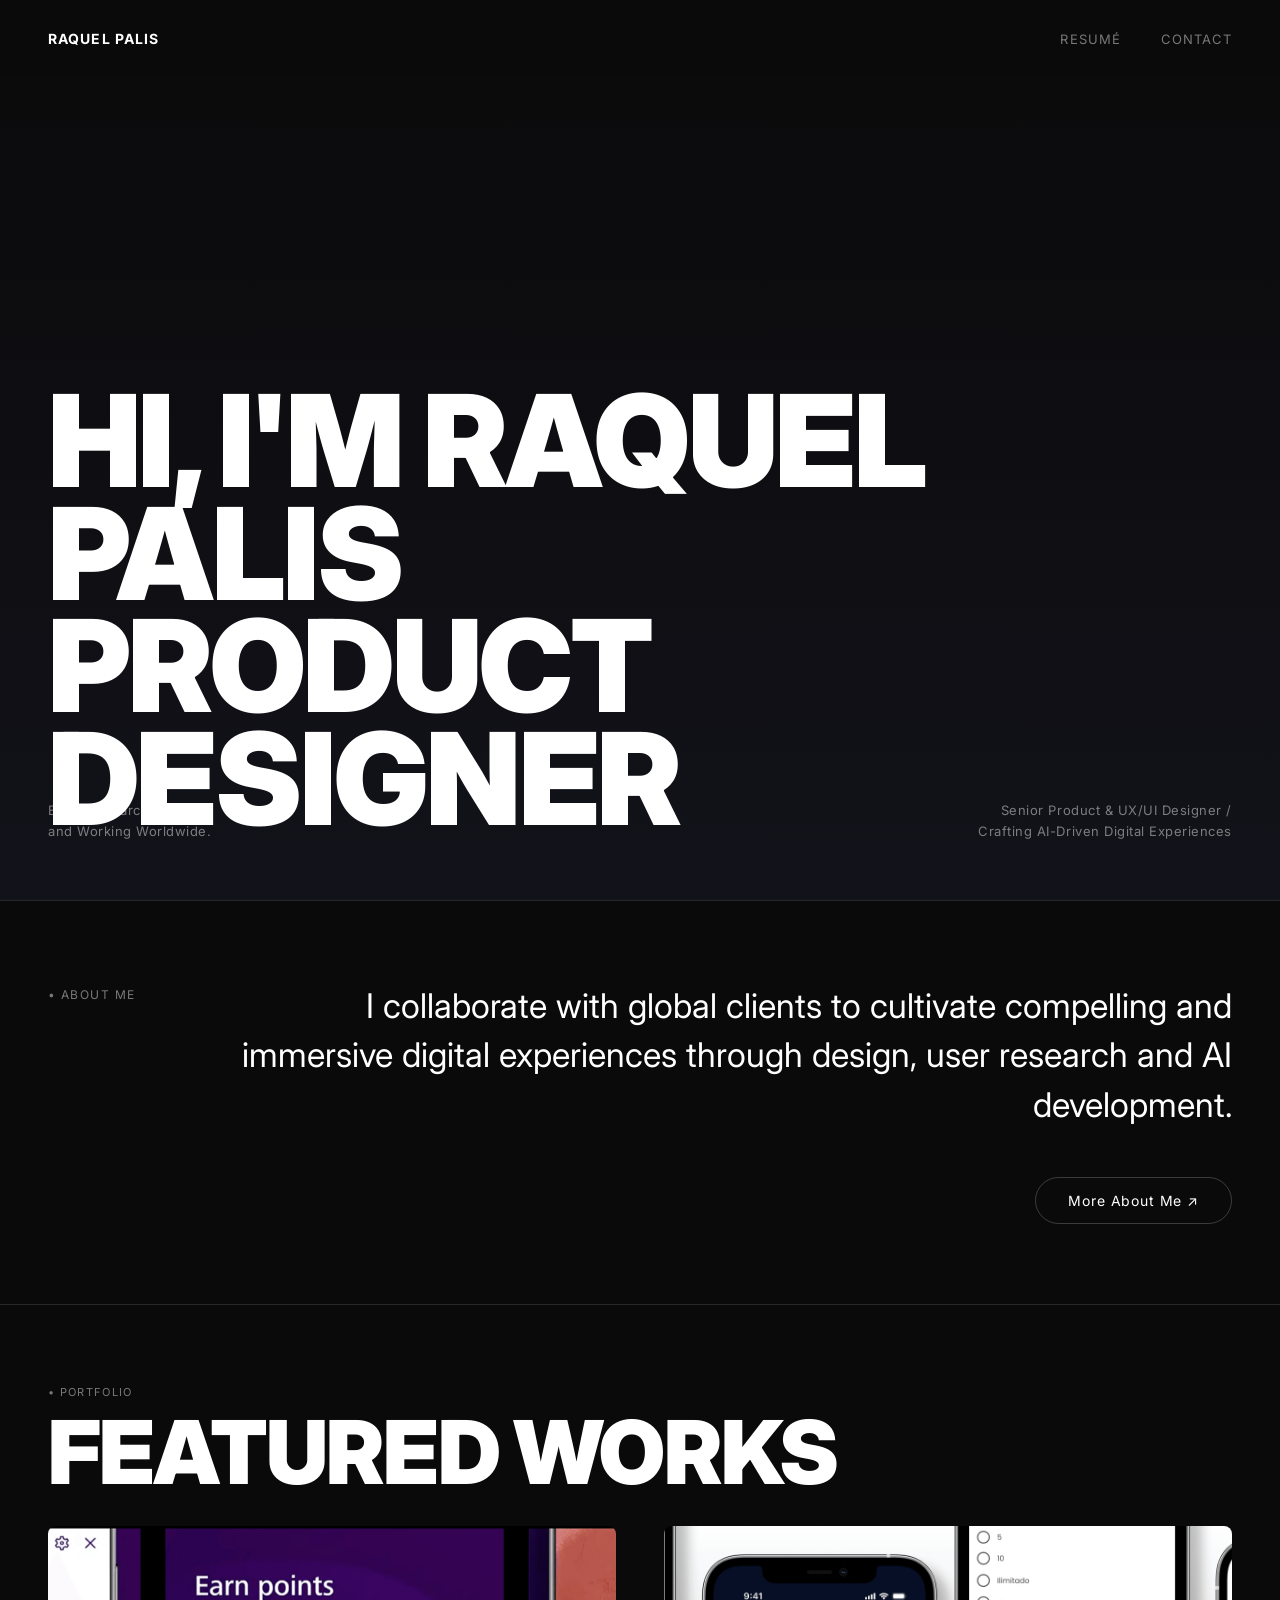
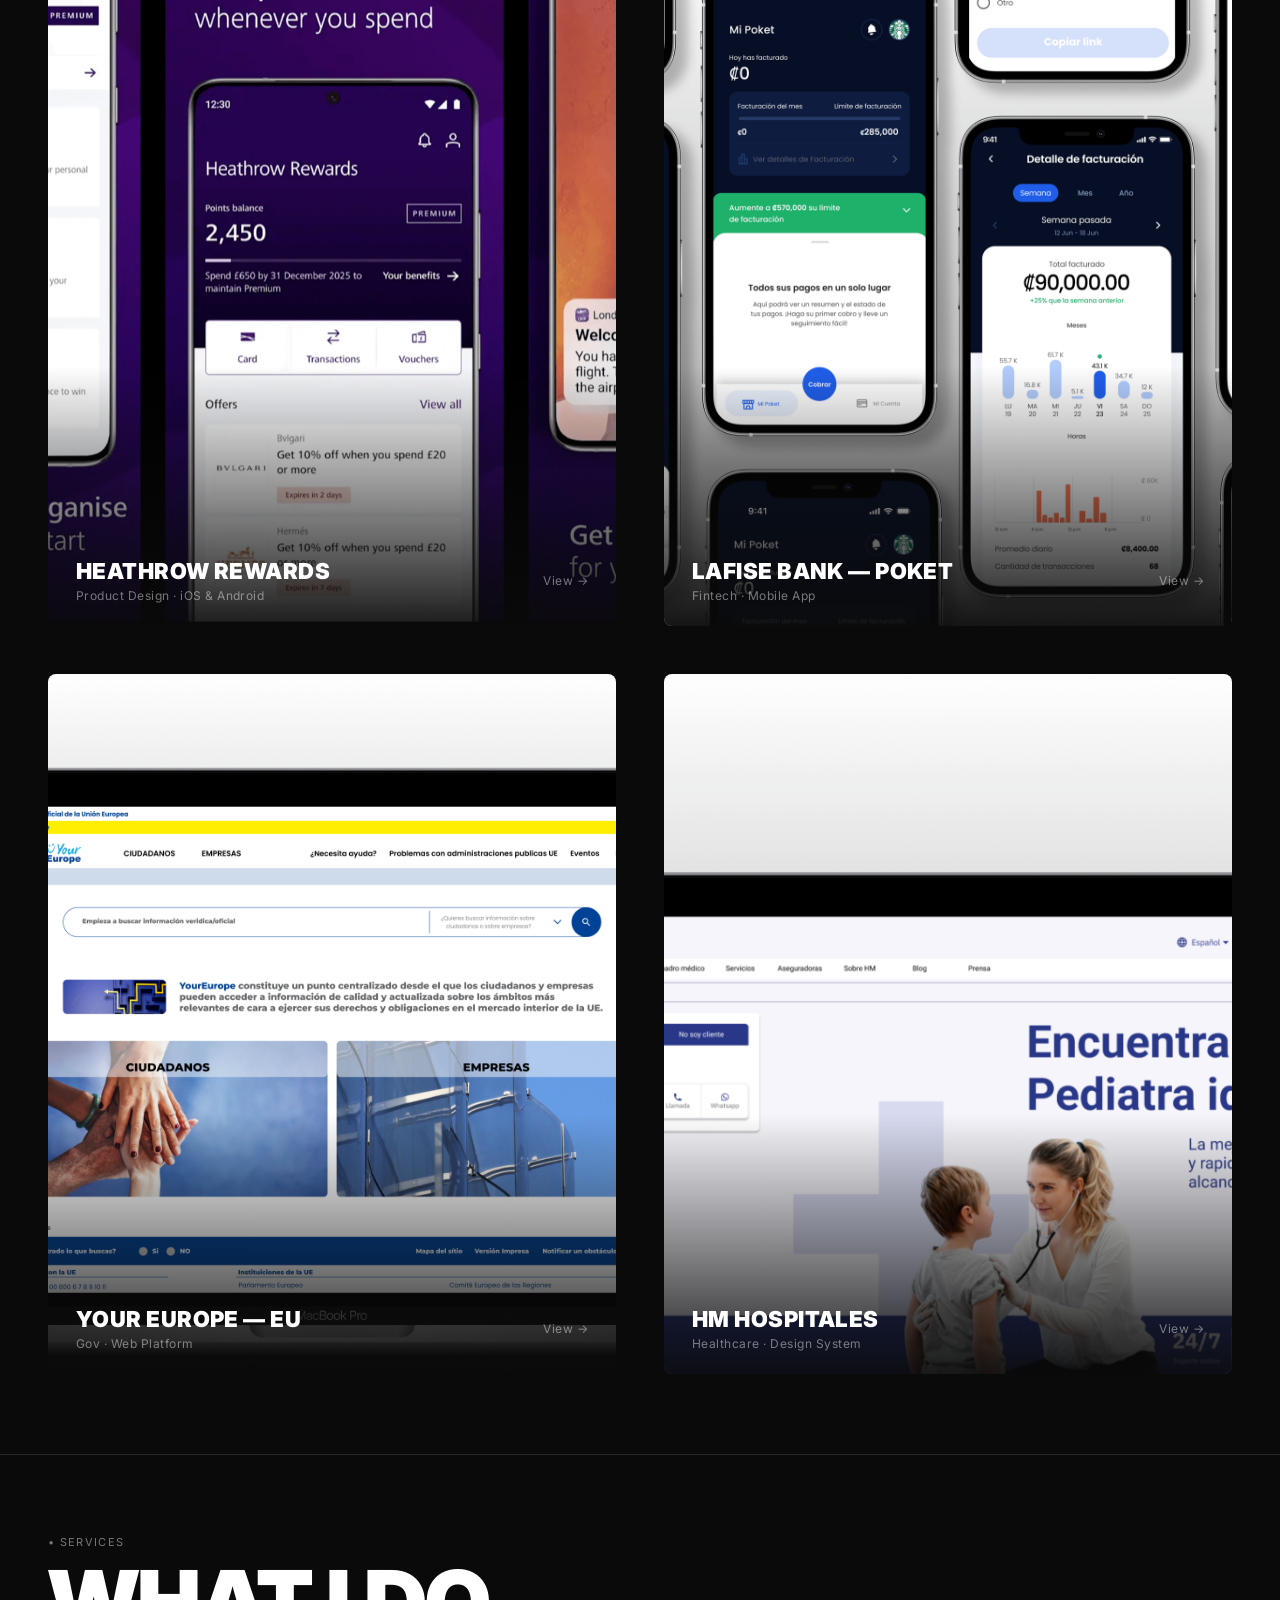
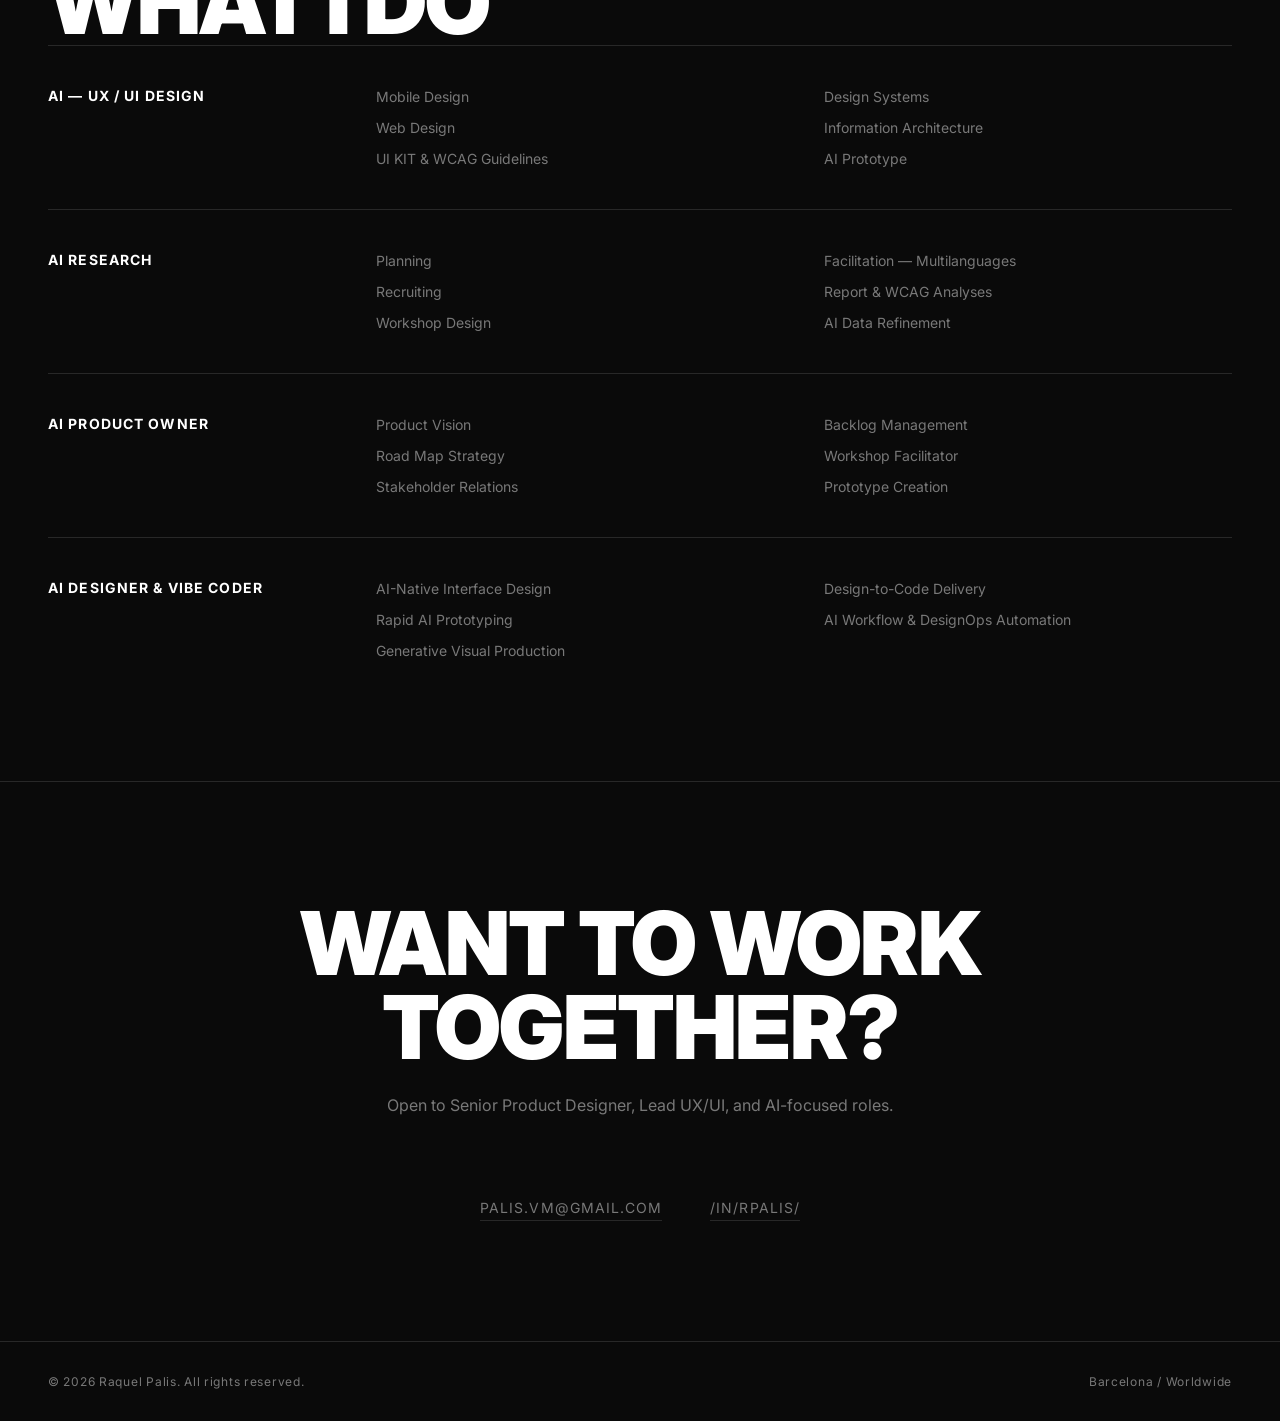
==== commit 5f30ba37: "Works grid — 48px gap between cards Co-Authored-By: Claude Sonnet 4.6 <noreply@anthropic.com>" ====
--- a/index.html
+++ b/index.html
@@ -235,13 +235,13 @@
     .works-grid {
       display: flex;
       flex-direction: column;
-      gap: 16px;
+      gap: 48px;
       width: 100%;
     }
 
     .works-row {
       display: flex;
-      gap: 16px;
+      gap: 48px;
       height: 700px;
       width: 100%;
     }
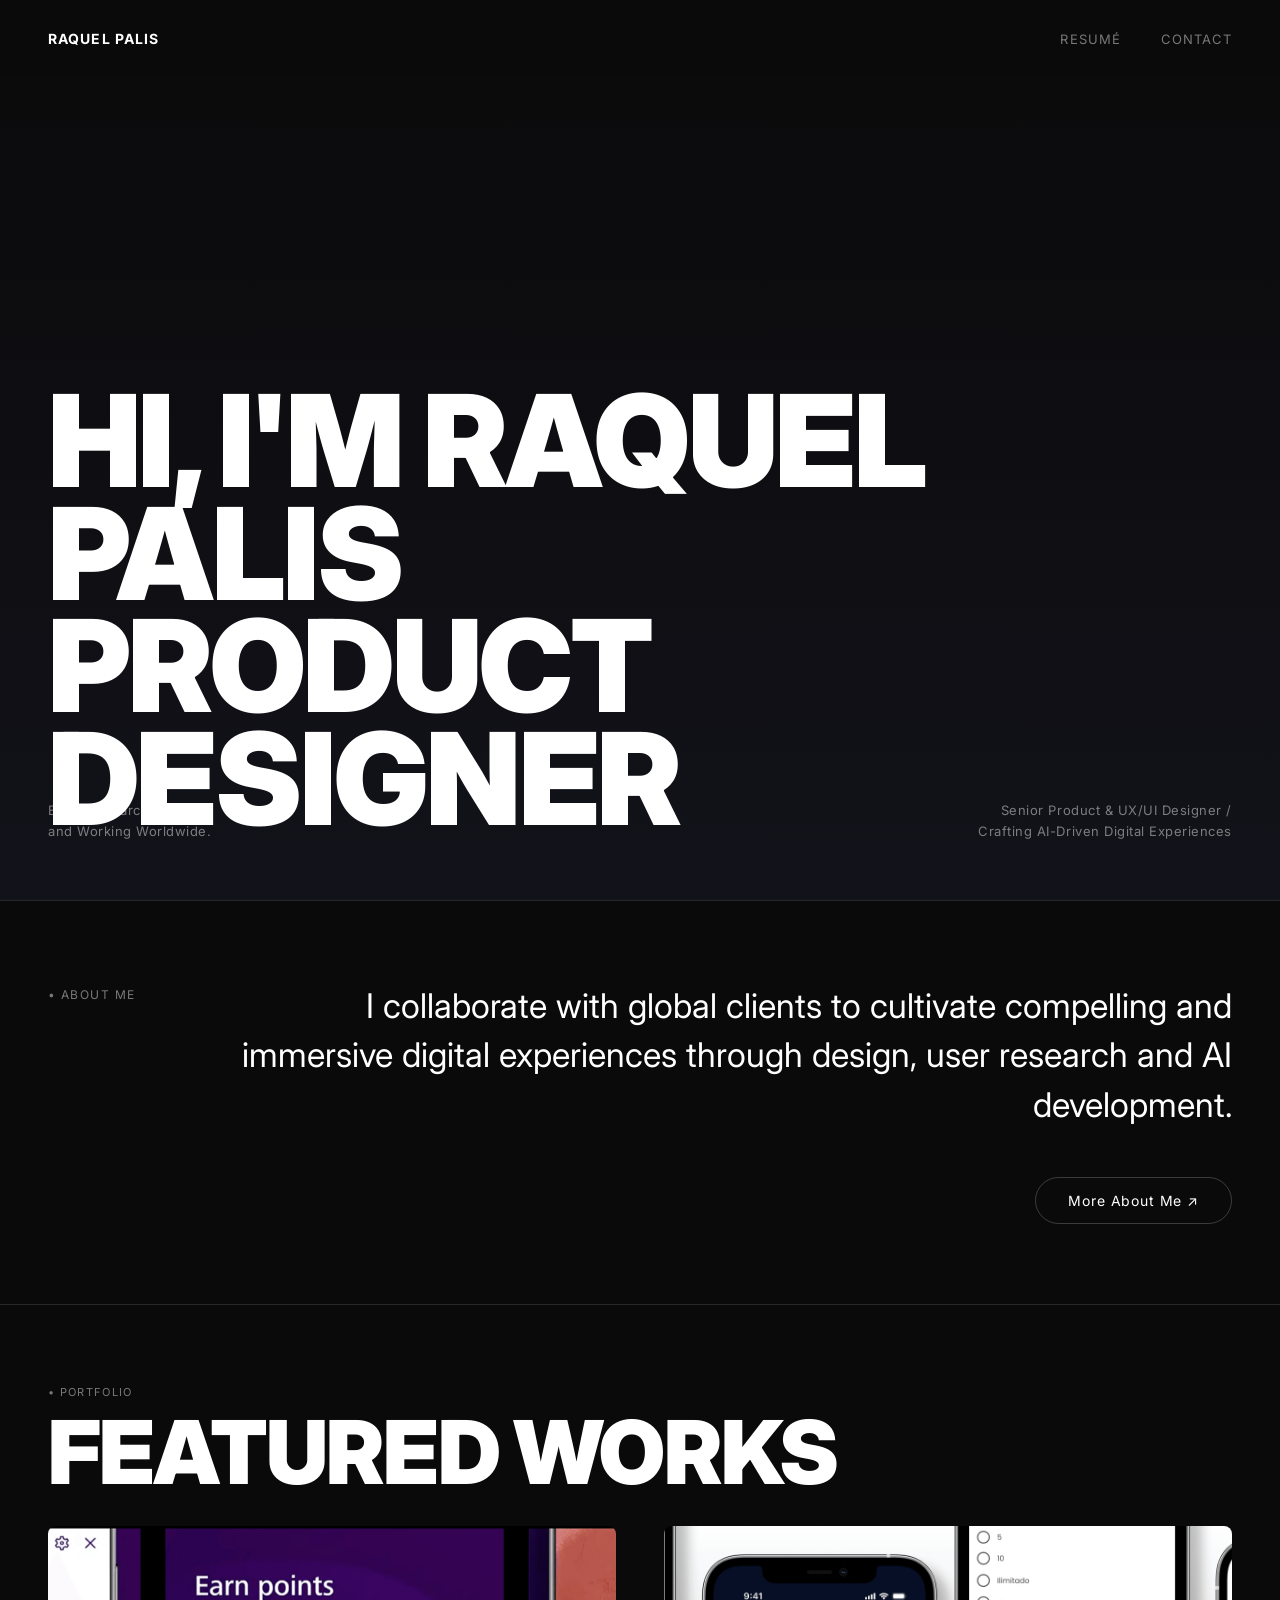
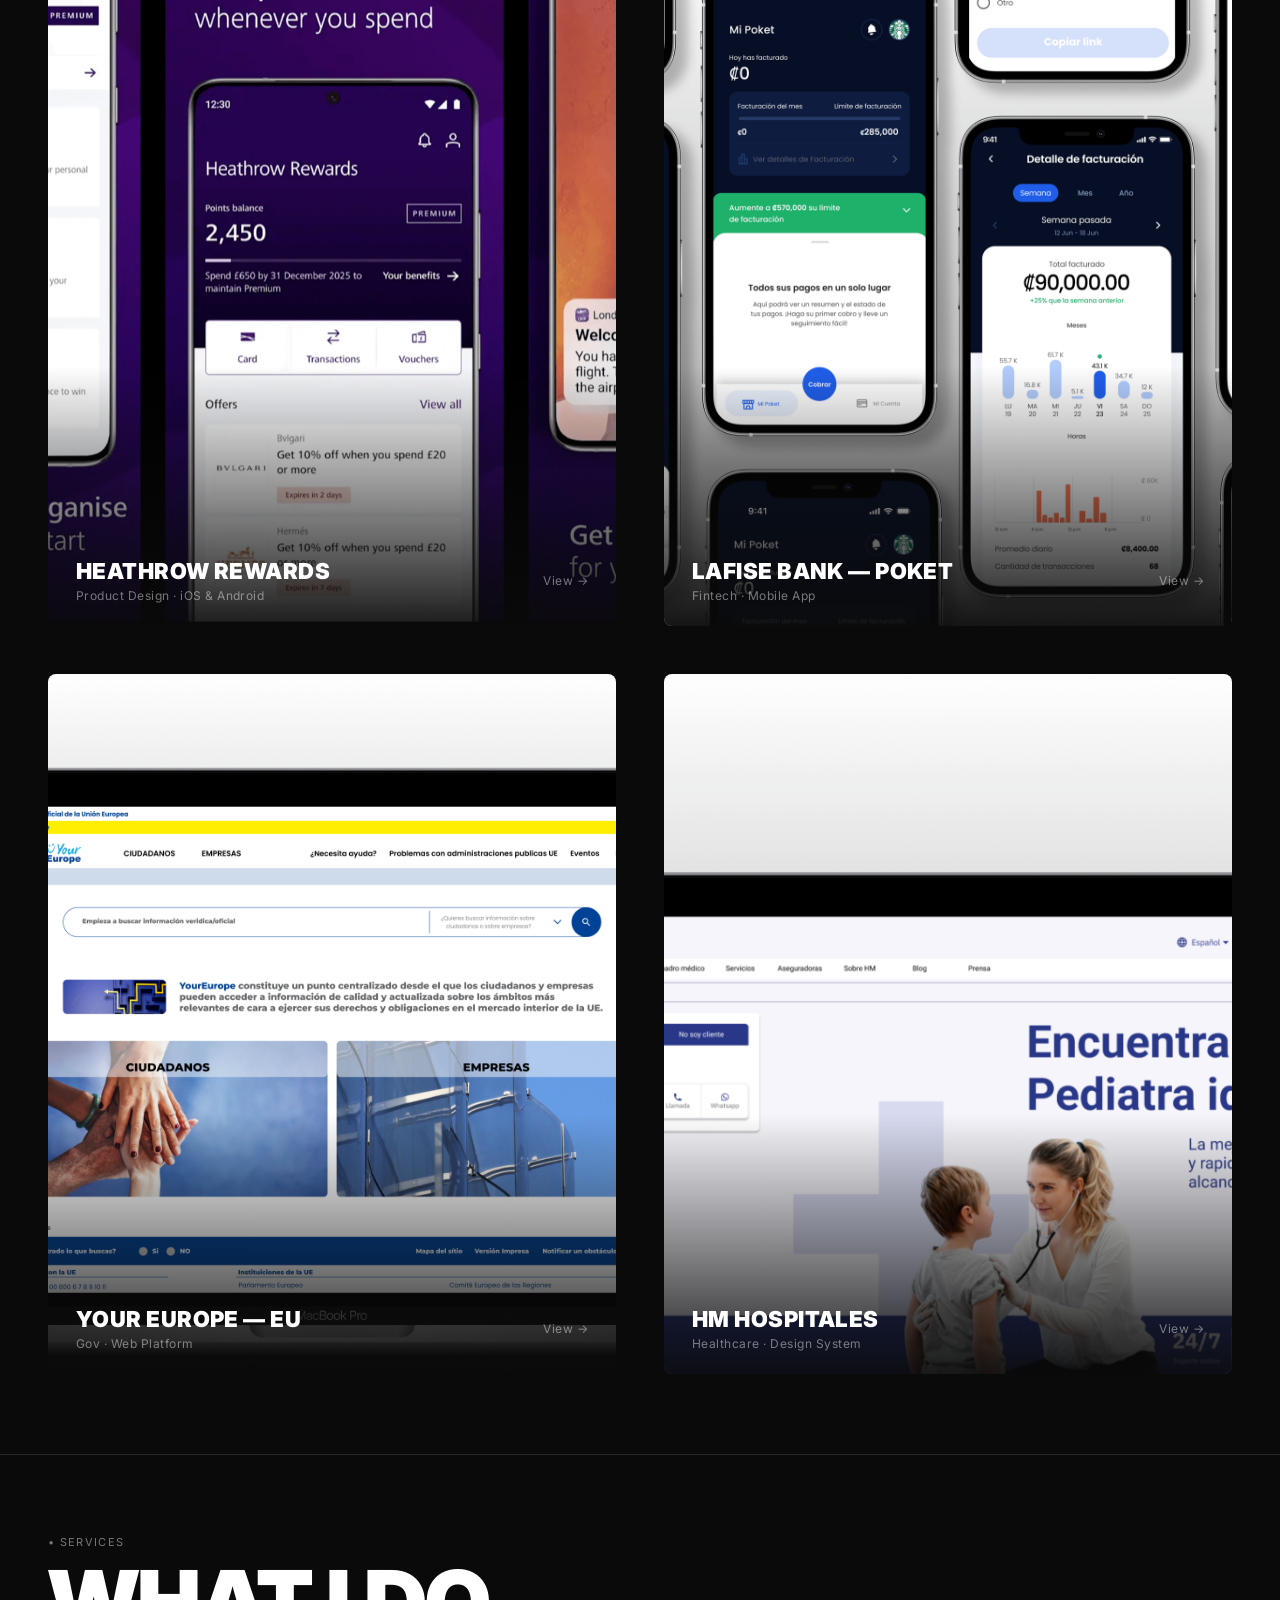
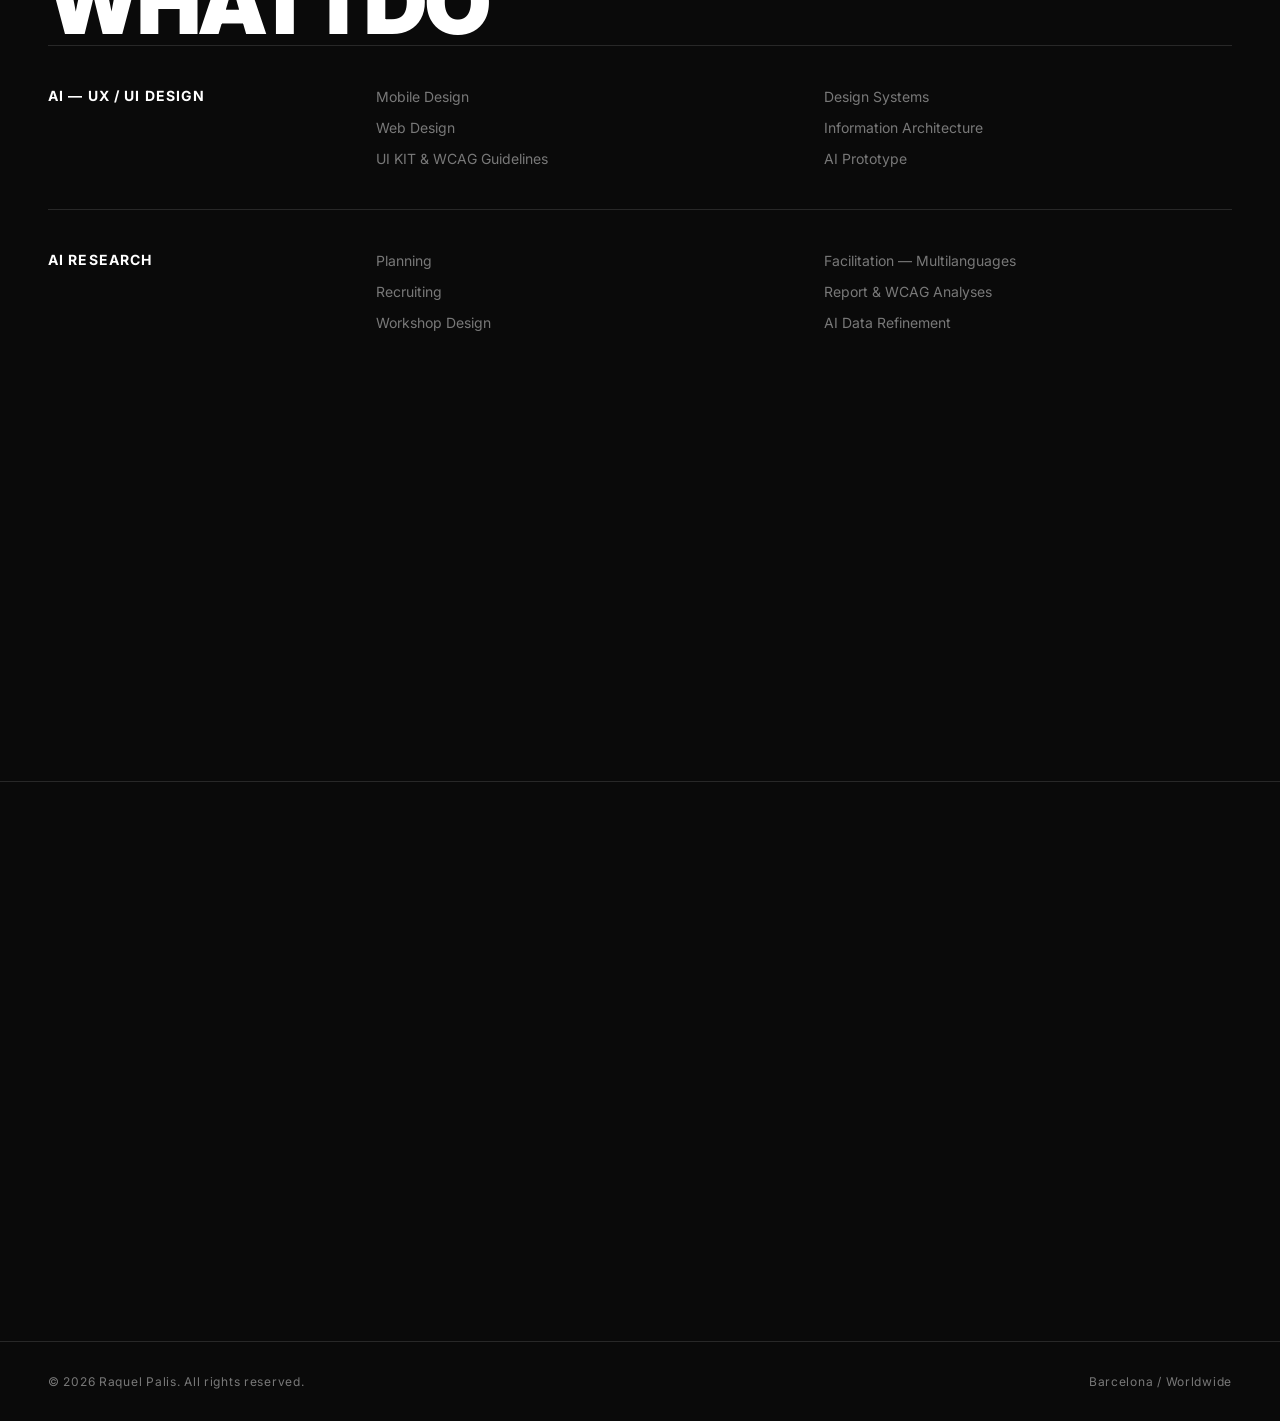
==== commit f5f18f2b: "Fix project card images — explicit height + object-fit cover Co-Authored-By: Claude Sonnet 4.6 <nore" ====
--- a/index.html
+++ b/index.html
@@ -248,8 +248,8 @@
 
     .project-card {
       flex: 1 0 0;
-      height: 100%;
-      min-width: 1px;
+      height: 700px;
+      min-width: 0;
       position: relative;
       border-radius: 8px;
       overflow: hidden;
@@ -265,10 +265,13 @@
 
     .project-card img {
       position: absolute;
-      inset: 0;
+      top: 0;
+      left: 0;
       width: 100%;
       height: 100%;
       object-fit: cover;
+      object-position: center center;
+      display: block;
       transition: transform 700ms ease;
     }
 
@@ -482,7 +485,7 @@
       .works-heading { font-size: clamp(48px, 8vw, 72px); }
 
       .works-row { flex-direction: column; height: auto; }
-      .project-card { height: 420px; }
+      .project-card { height: 480px; }
 
       #services { padding: 64px 32px; }
       .services-heading { font-size: clamp(48px, 8vw, 72px); }
@@ -508,7 +511,7 @@
 
       #about { padding: 56px 24px; }
       #works { padding: 56px 24px 0; }
-      .project-card { height: 340px; }
+      .project-card { height: 380px; }
       #services { padding: 56px 24px; }
 
       .service-row:hover {
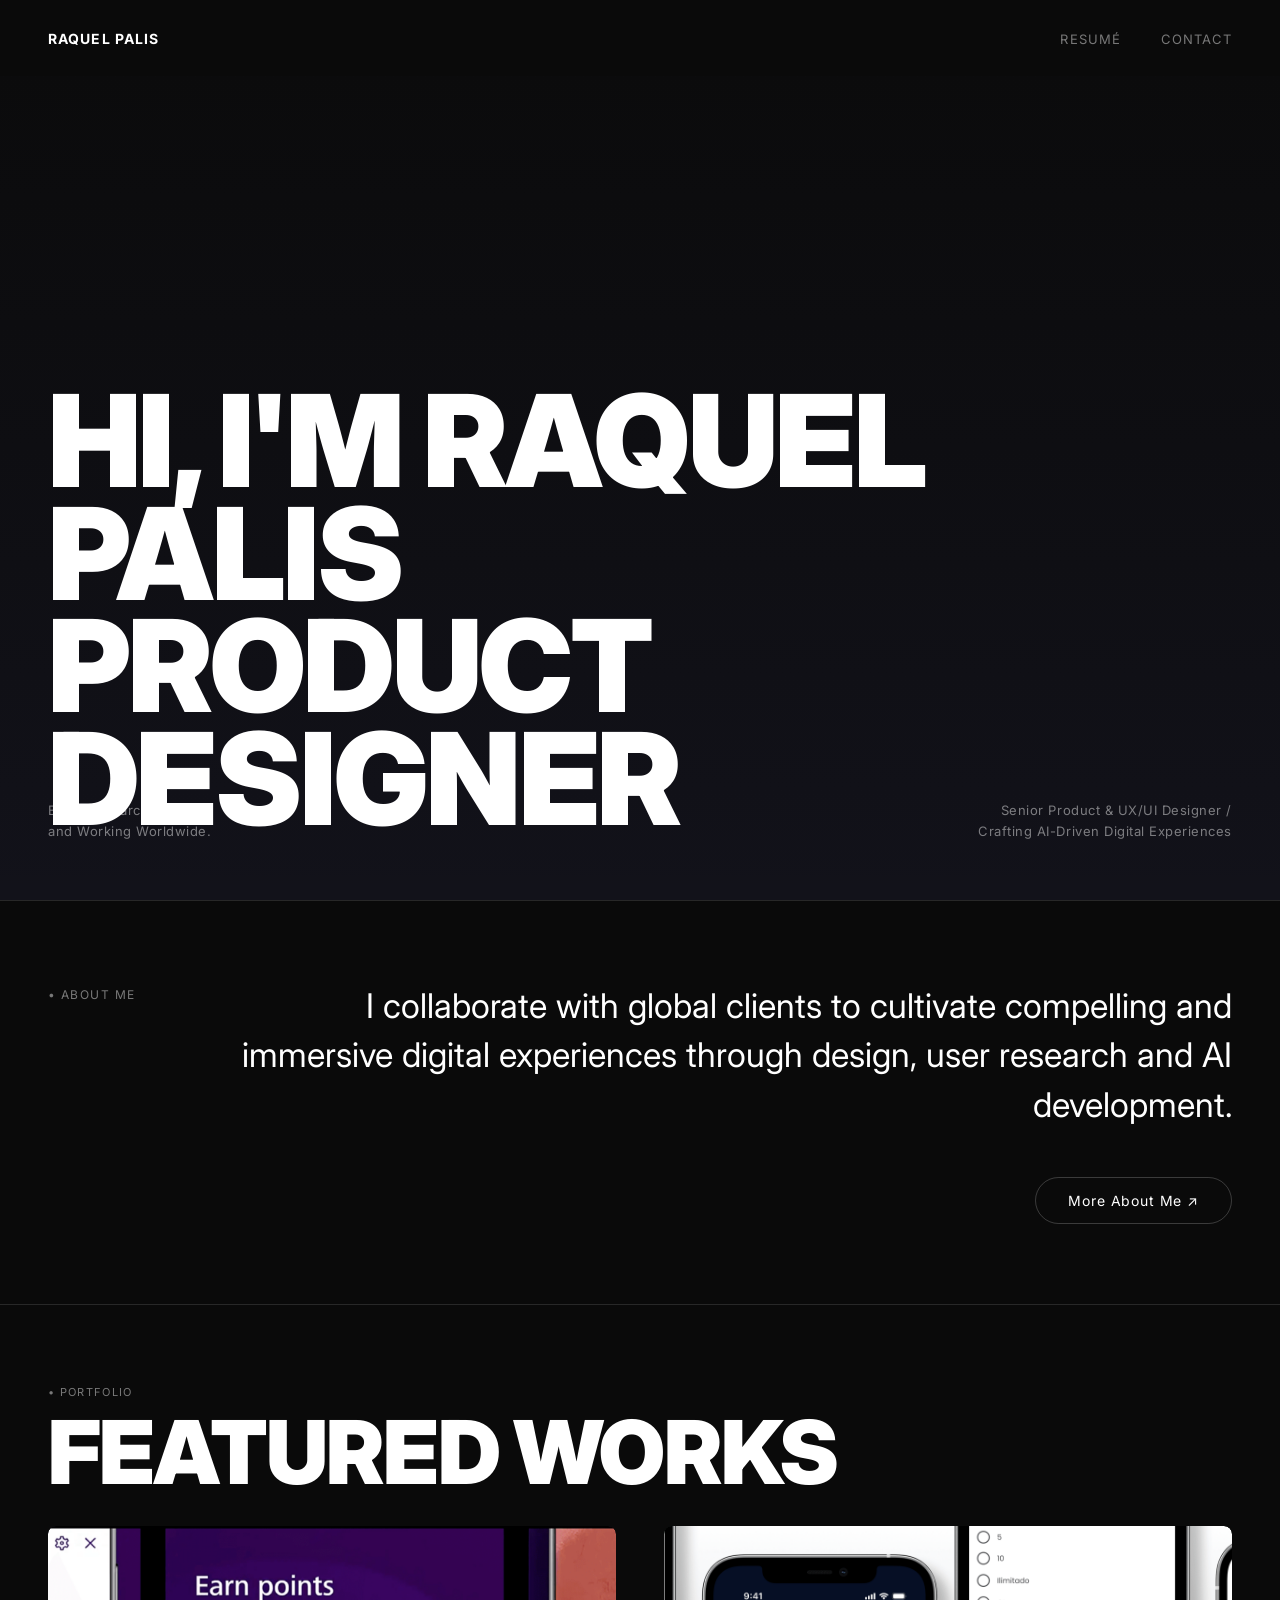
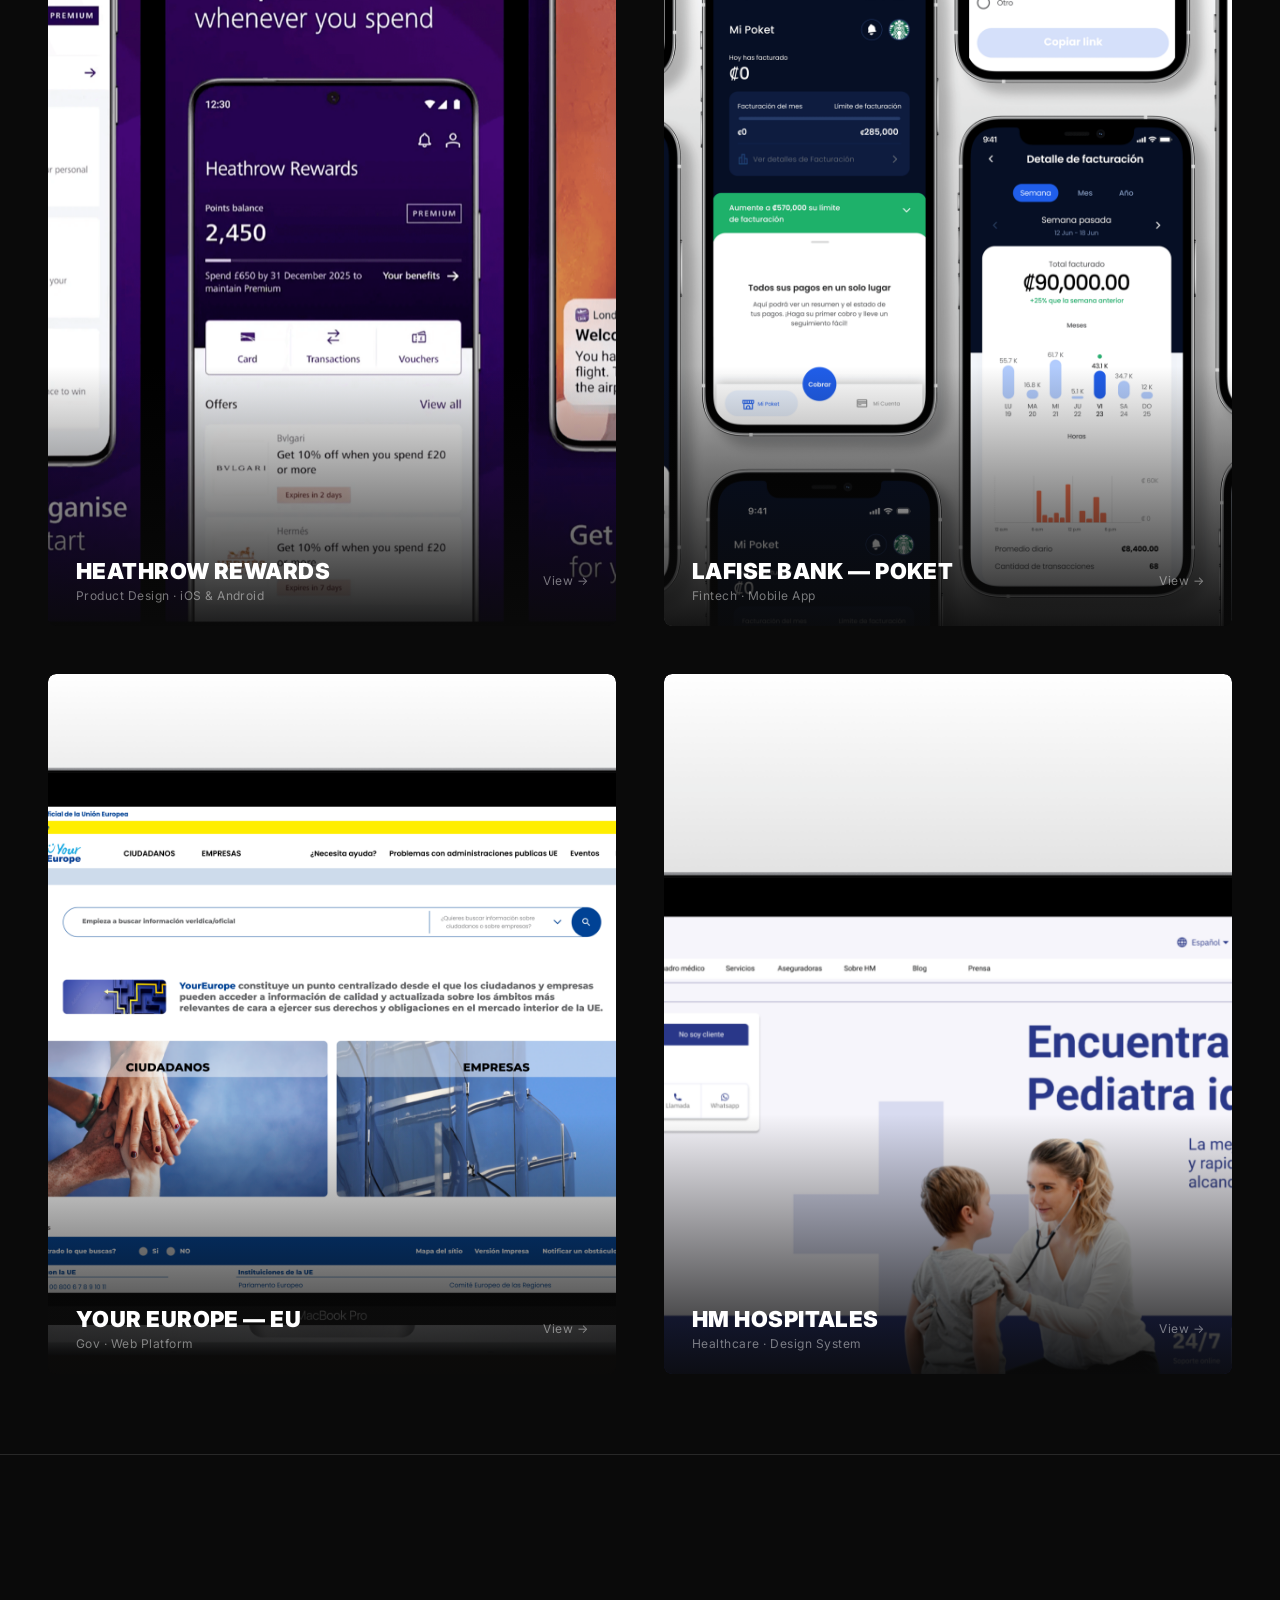
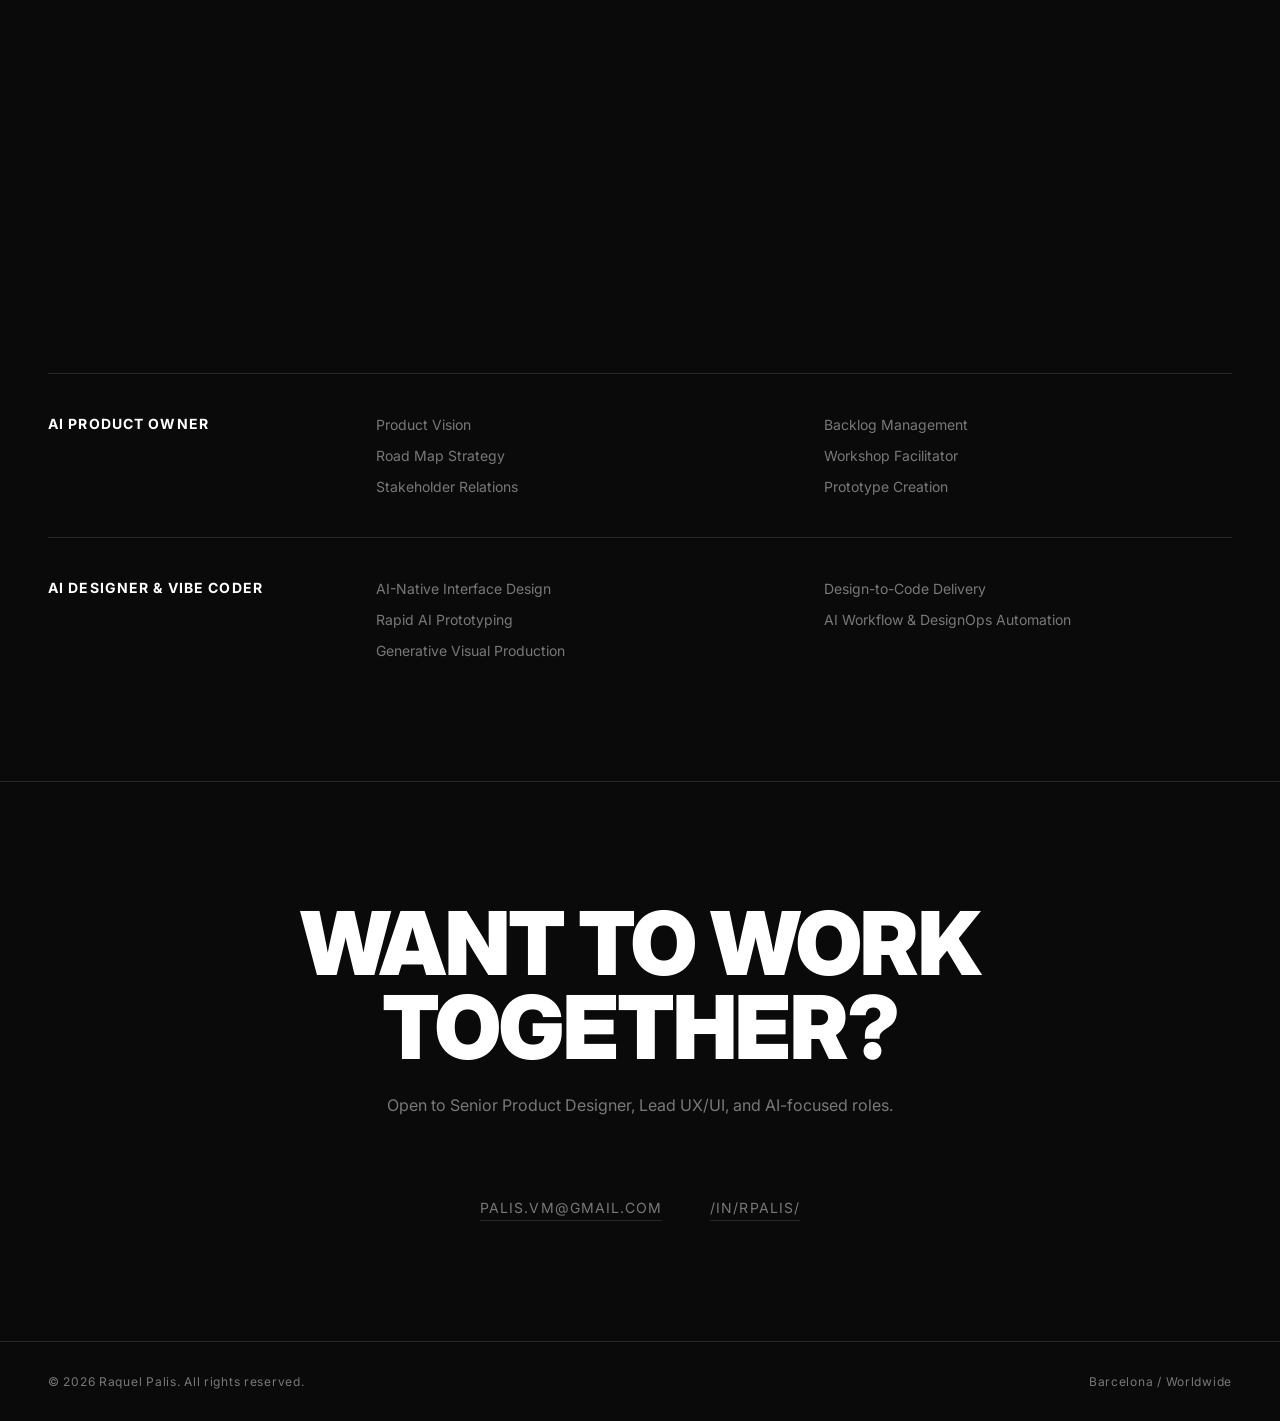
==== commit 8e8e3513: "Fix card border-radius + image fill — Safari overflow clip fix - Add -webkit-mask-image + isolation:" ====
--- a/index.html
+++ b/index.html
@@ -255,6 +255,10 @@
       overflow: hidden;
       display: block;
       text-decoration: none;
+      /* Safari fix — forces overflow:hidden to clip transformed children */
+      -webkit-mask-image: -webkit-radial-gradient(white, black);
+      mask-image: radial-gradient(white, black);
+      isolation: isolate;
     }
 
     /* unique bg tints per card */
@@ -263,19 +267,25 @@
     .card-europe    { background: #140f0a; }
     .card-hm        { background: #120d1a; }
 
-    .project-card img {
+    /* image wrapper handles the zoom — card border-radius stays unaffected */
+    .card-img-wrap {
       position: absolute;
-      top: 0;
-      left: 0;
+      inset: 0;
+      overflow: hidden;
+      border-radius: 8px;
+    }
+
+    .card-img-wrap img {
       width: 100%;
       height: 100%;
       object-fit: cover;
       object-position: center center;
       display: block;
+      transform: scale(1);
       transition: transform 700ms ease;
     }
 
-    .project-card:hover img { transform: scale(1.04); }
+    .project-card:hover .card-img-wrap img { transform: scale(1.04); }
 
     .card-gradient {
       position: absolute;
@@ -581,7 +591,7 @@
       <!-- Row 1 -->
       <div class="works-row">
         <a href="/case-study/heathrow-rewards" class="project-card card-heathrow reveal">
-          <img src="/assets/images/covers/heathrow-cover.png" alt="Heathrow Rewards" loading="eager" />
+          <div class="card-img-wrap"><img src="/assets/images/covers/heathrow-cover.png" alt="Heathrow Rewards" loading="eager" /></div>
           <div class="card-gradient"></div>
           <div class="tile-bar">
             <div class="tile-info">
@@ -592,7 +602,7 @@
           </div>
         </a>
         <a href="/case-study/lafise-bank" class="project-card card-lafise reveal">
-          <img src="/assets/images/covers/lafise-cover.png" alt="Lafise Bank — Poket" loading="lazy" />
+          <div class="card-img-wrap"><img src="/assets/images/covers/lafise-cover.png" alt="Lafise Bank — Poket" loading="lazy" /></div>
           <div class="card-gradient"></div>
           <div class="tile-bar">
             <div class="tile-info">
@@ -607,7 +617,7 @@
       <!-- Row 2 -->
       <div class="works-row">
         <a href="/case-study/your-europe" class="project-card card-europe reveal">
-          <img src="/assets/images/covers/europe-cover.png" alt="Your Europe — EU Council" loading="lazy" />
+          <div class="card-img-wrap"><img src="/assets/images/covers/europe-cover.png" alt="Your Europe — EU Council" loading="lazy" /></div>
           <div class="card-gradient"></div>
           <div class="tile-bar">
             <div class="tile-info">
@@ -618,7 +628,7 @@
           </div>
         </a>
         <a href="/case-study/hm-hospitales" class="project-card card-hm reveal">
-          <img src="/assets/images/covers/hm-cover.png" alt="HM Hospitales" loading="lazy" />
+          <div class="card-img-wrap"><img src="/assets/images/covers/hm-cover.png" alt="HM Hospitales" loading="lazy" /></div>
           <div class="card-gradient"></div>
           <div class="tile-bar">
             <div class="tile-info">
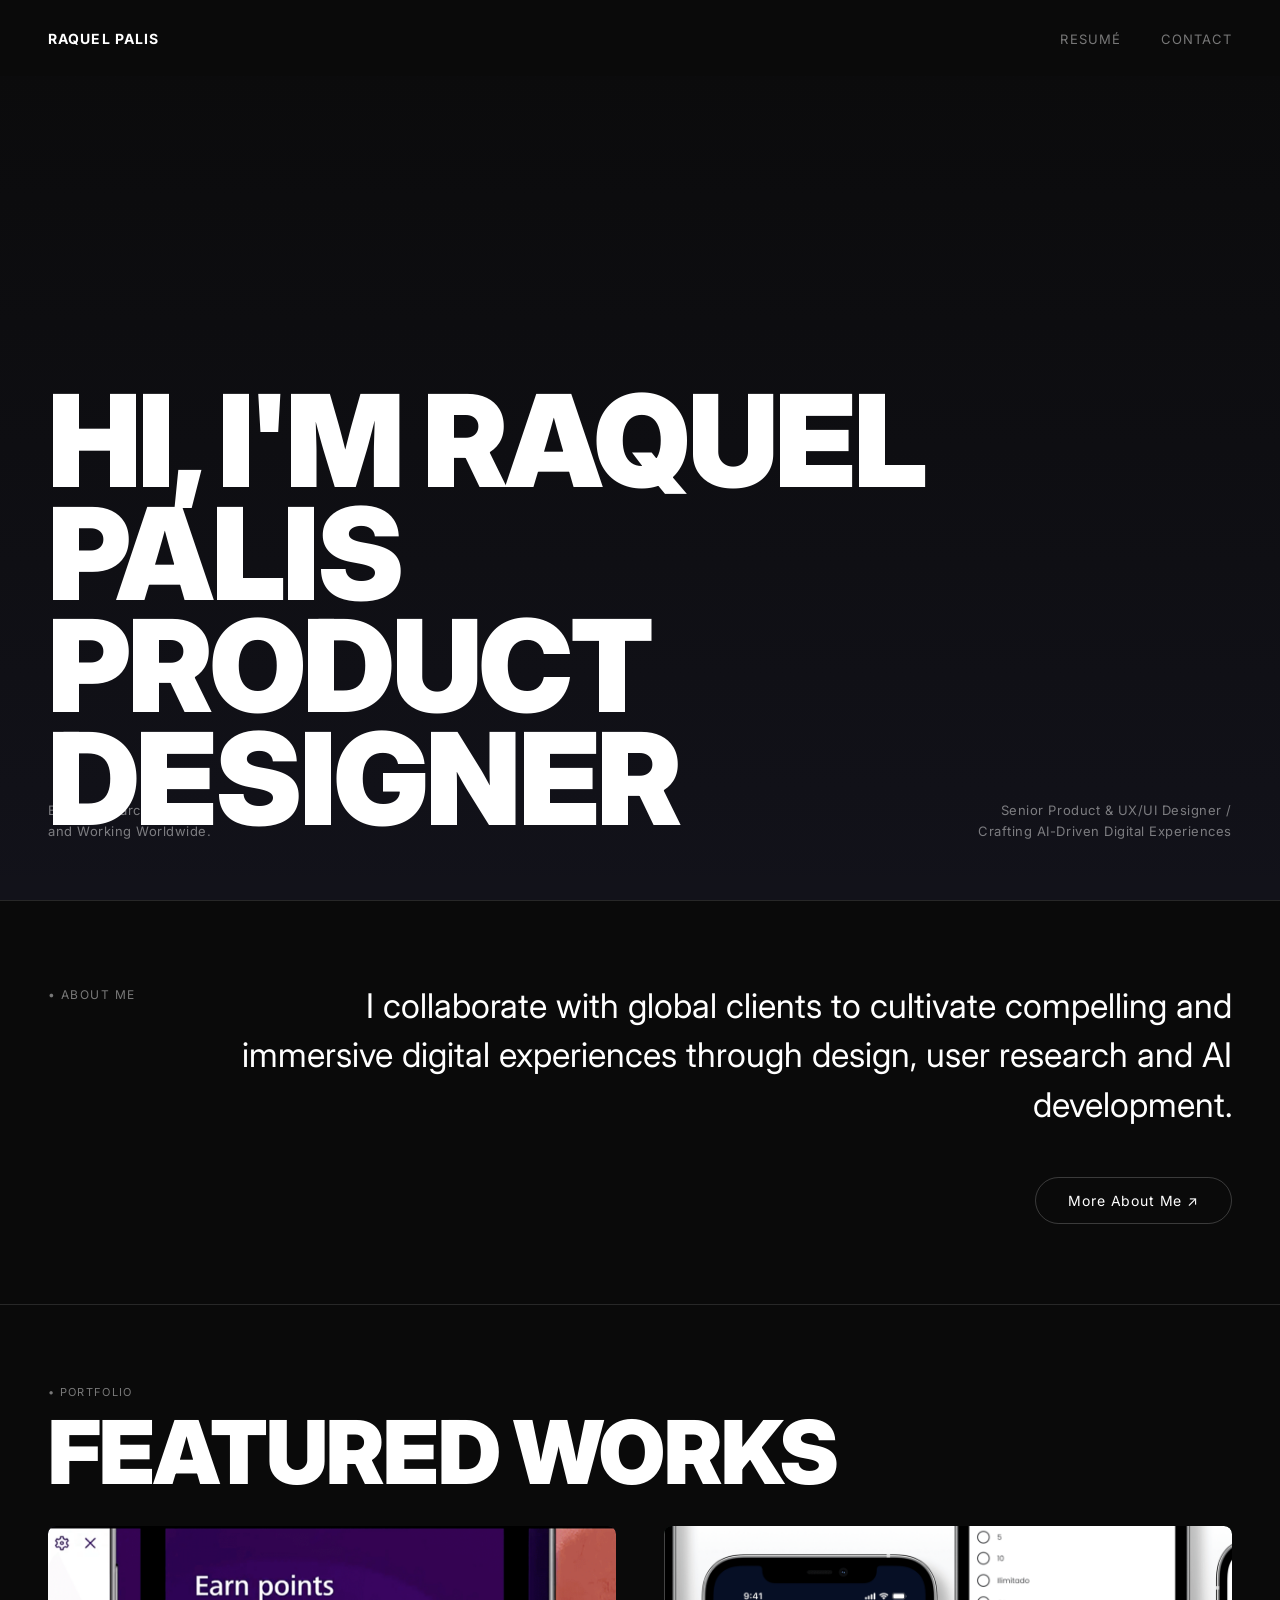
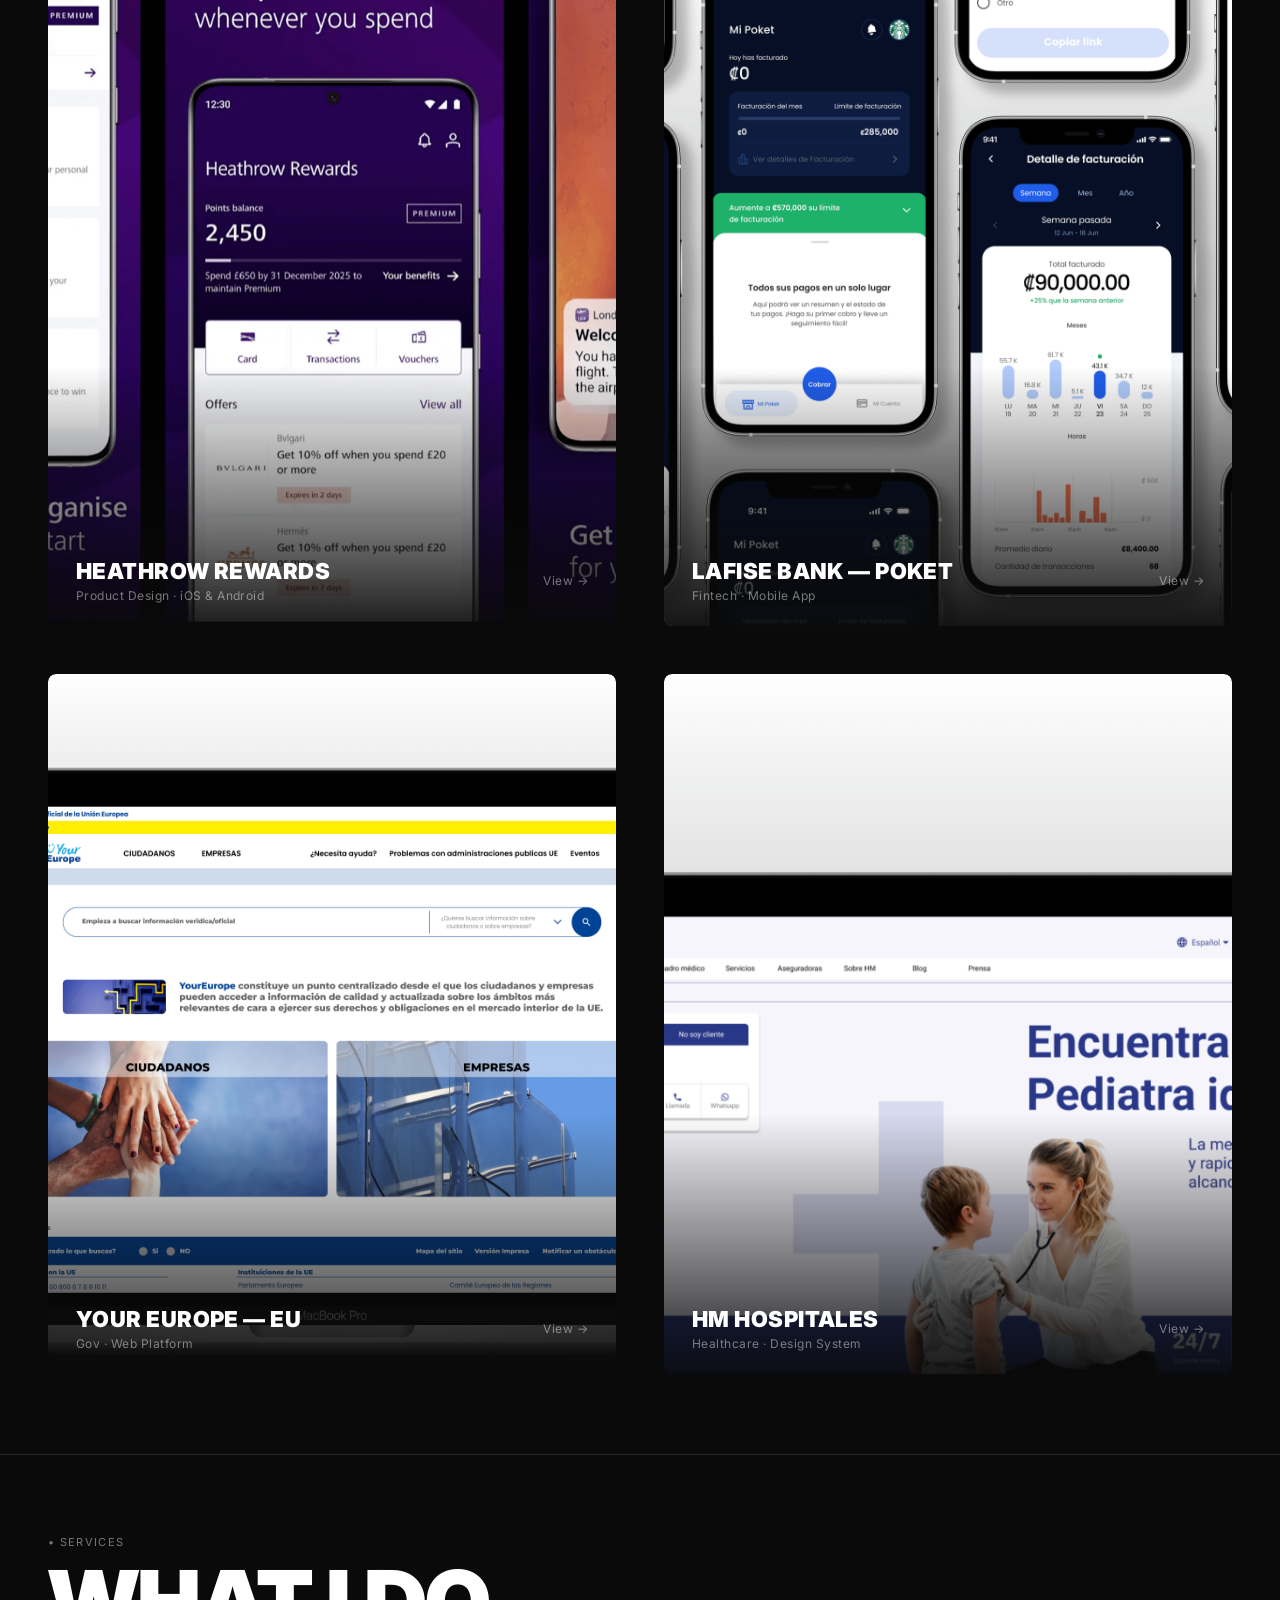
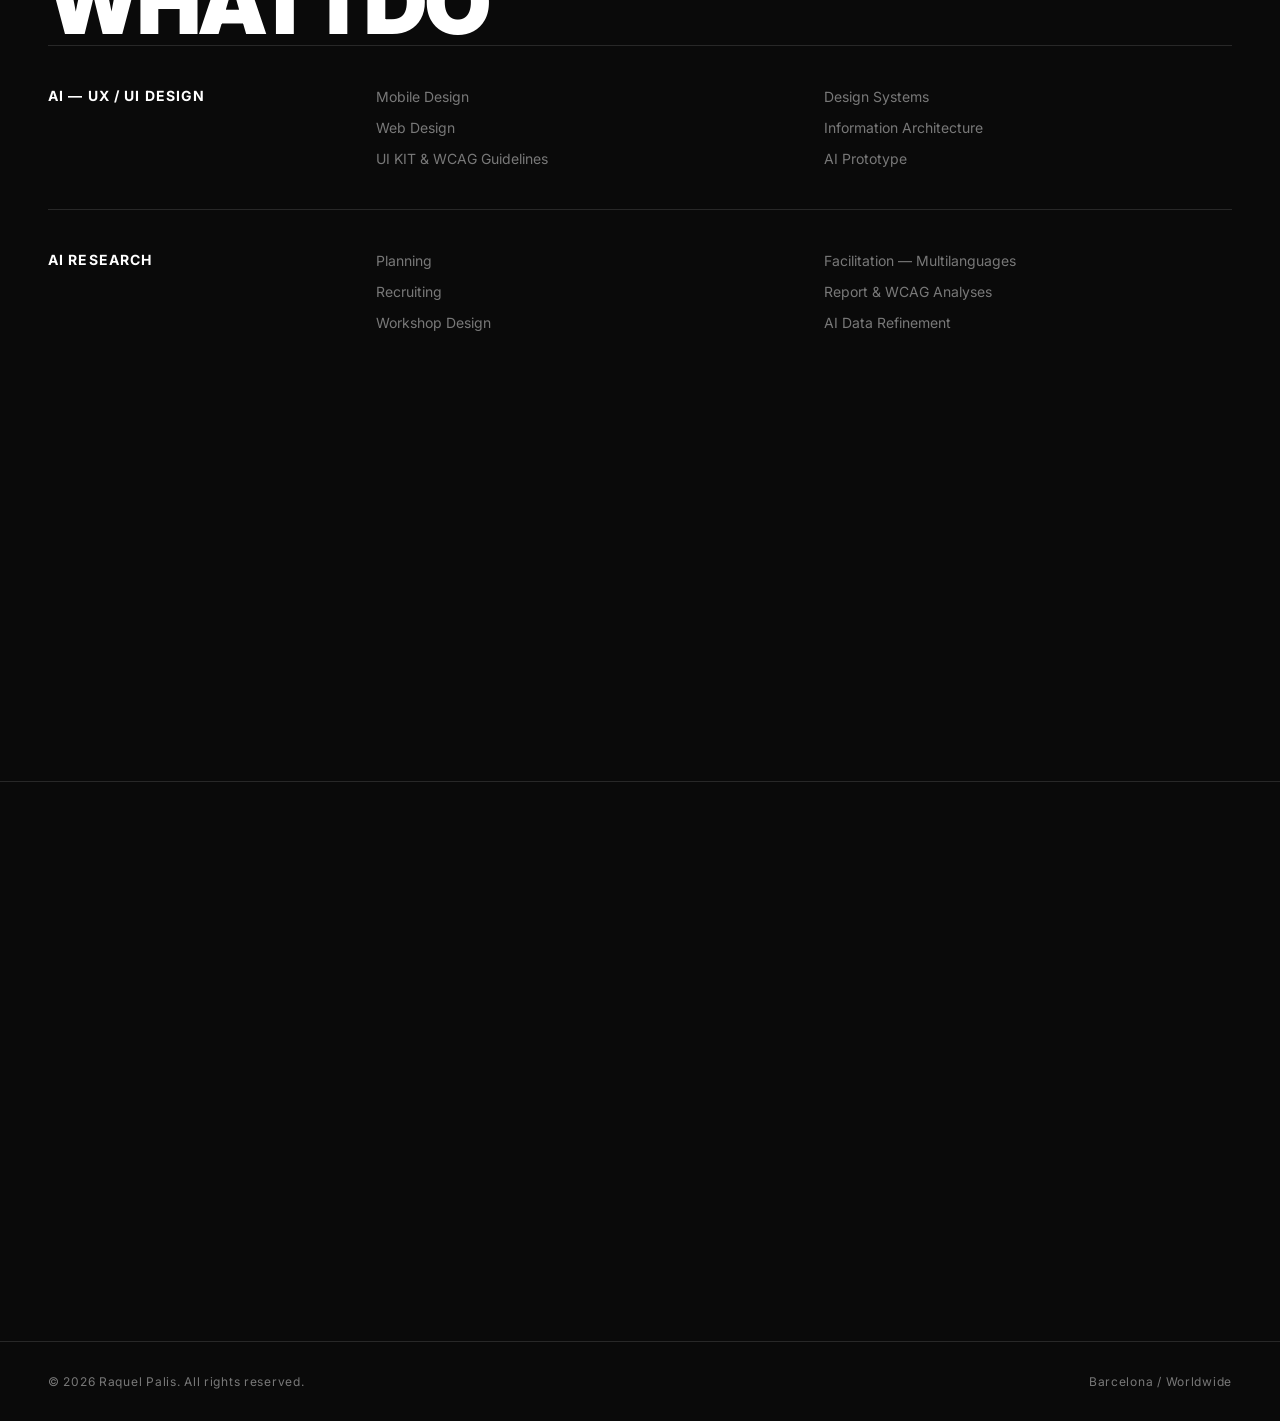
==== commit 52ba6e82: "Fix card corners — switch to background-size:cover for bulletproof fill Replaces object-fit img appr" ====
--- a/index.html
+++ b/index.html
@@ -255,9 +255,6 @@
       overflow: hidden;
       display: block;
       text-decoration: none;
-      /* Safari fix — forces overflow:hidden to clip transformed children */
-      -webkit-mask-image: -webkit-radial-gradient(white, black);
-      mask-image: radial-gradient(white, black);
       isolation: isolate;
     }
 
@@ -267,25 +264,22 @@
     .card-europe    { background: #140f0a; }
     .card-hm        { background: #120d1a; }
 
-    /* image wrapper handles the zoom — card border-radius stays unaffected */
+    /* image wrapper — uses background-size:cover for bulletproof corner fill */
     .card-img-wrap {
       position: absolute;
       inset: 0;
-      overflow: hidden;
       border-radius: 8px;
-    }
-
-    .card-img-wrap img {
-      width: 100%;
-      height: 100%;
-      object-fit: cover;
-      object-position: center center;
-      display: block;
+      background-size: cover;
+      background-position: center center;
+      background-repeat: no-repeat;
       transform: scale(1);
       transition: transform 700ms ease;
-    }
-
-    .project-card:hover .card-img-wrap img { transform: scale(1.04); }
+      will-change: transform;
+    }
+
+    .card-img-wrap img { display: none; }
+
+    .project-card:hover .card-img-wrap { transform: scale(1.04); }
 
     .card-gradient {
       position: absolute;
@@ -591,7 +585,7 @@
       <!-- Row 1 -->
       <div class="works-row">
         <a href="/case-study/heathrow-rewards" class="project-card card-heathrow reveal">
-          <div class="card-img-wrap"><img src="/assets/images/covers/heathrow-cover.png" alt="Heathrow Rewards" loading="eager" /></div>
+          <div class="card-img-wrap" style="background-image:url('/assets/images/covers/heathrow-cover.png');" role="img" aria-label="Heathrow Rewards"></div>
           <div class="card-gradient"></div>
           <div class="tile-bar">
             <div class="tile-info">
@@ -602,7 +596,7 @@
           </div>
         </a>
         <a href="/case-study/lafise-bank" class="project-card card-lafise reveal">
-          <div class="card-img-wrap"><img src="/assets/images/covers/lafise-cover.png" alt="Lafise Bank — Poket" loading="lazy" /></div>
+          <div class="card-img-wrap" style="background-image:url('/assets/images/covers/lafise-cover.png');" role="img" aria-label="Lafise Bank — Poket"></div>
           <div class="card-gradient"></div>
           <div class="tile-bar">
             <div class="tile-info">
@@ -617,7 +611,7 @@
       <!-- Row 2 -->
       <div class="works-row">
         <a href="/case-study/your-europe" class="project-card card-europe reveal">
-          <div class="card-img-wrap"><img src="/assets/images/covers/europe-cover.png" alt="Your Europe — EU Council" loading="lazy" /></div>
+          <div class="card-img-wrap" style="background-image:url('/assets/images/covers/europe-cover.png');" role="img" aria-label="Your Europe — EU Council"></div>
           <div class="card-gradient"></div>
           <div class="tile-bar">
             <div class="tile-info">
@@ -628,7 +622,7 @@
           </div>
         </a>
         <a href="/case-study/hm-hospitales" class="project-card card-hm reveal">
-          <div class="card-img-wrap"><img src="/assets/images/covers/hm-cover.png" alt="HM Hospitales" loading="lazy" /></div>
+          <div class="card-img-wrap" style="background-image:url('/assets/images/covers/hm-cover.png');" role="img" aria-label="HM Hospitales"></div>
           <div class="card-gradient"></div>
           <div class="tile-bar">
             <div class="tile-info">
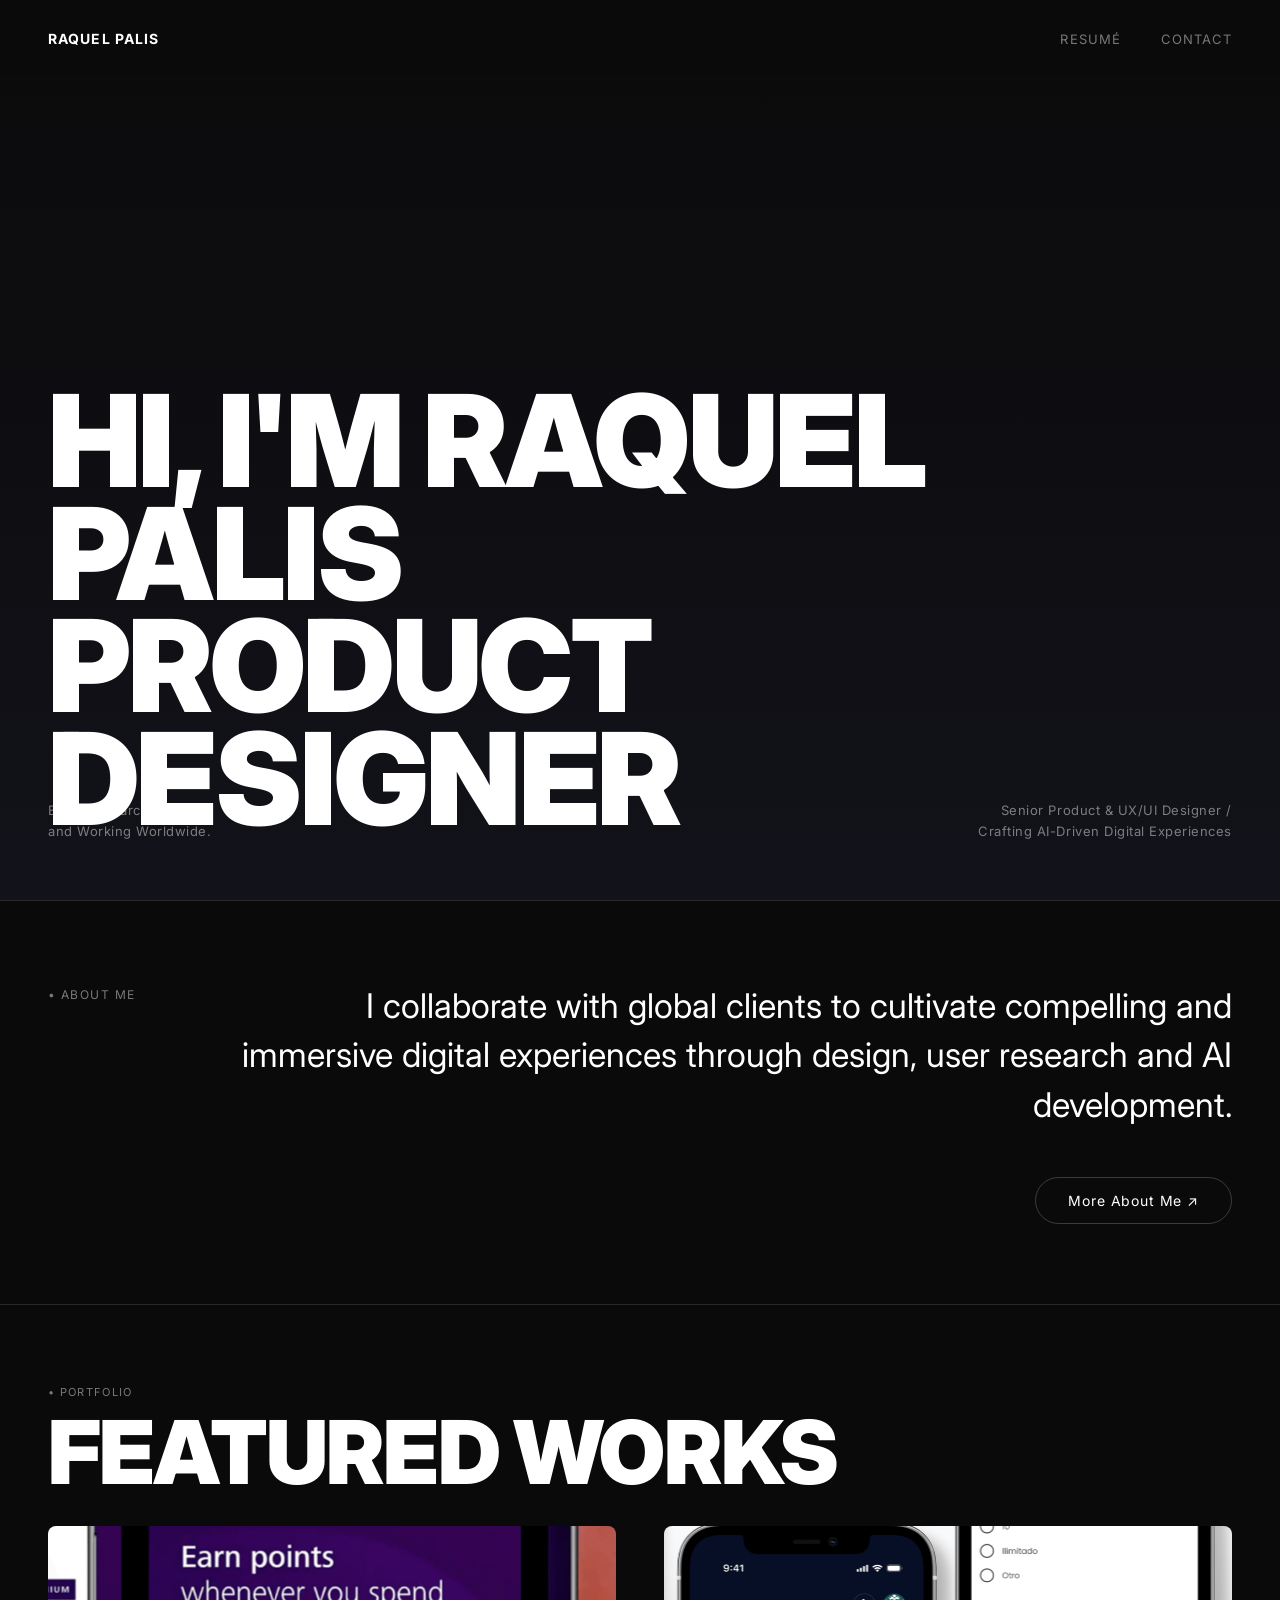
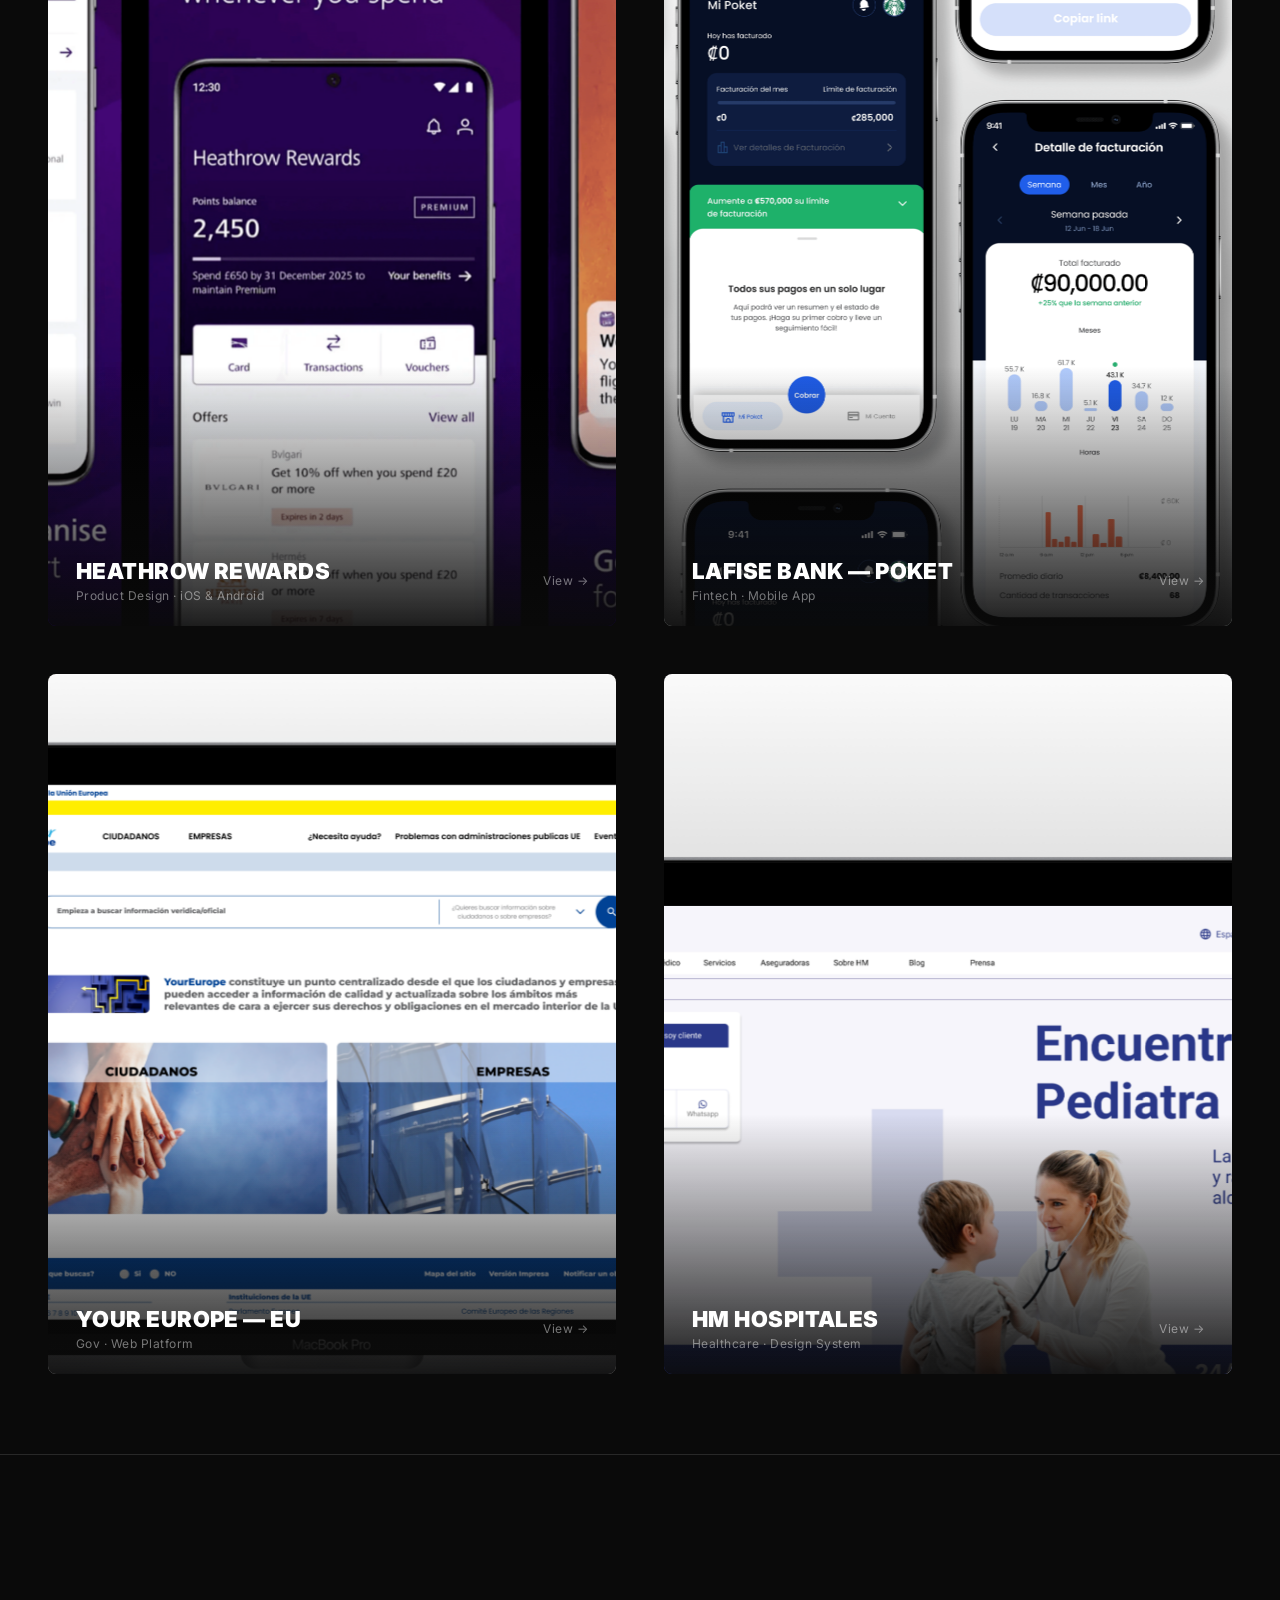
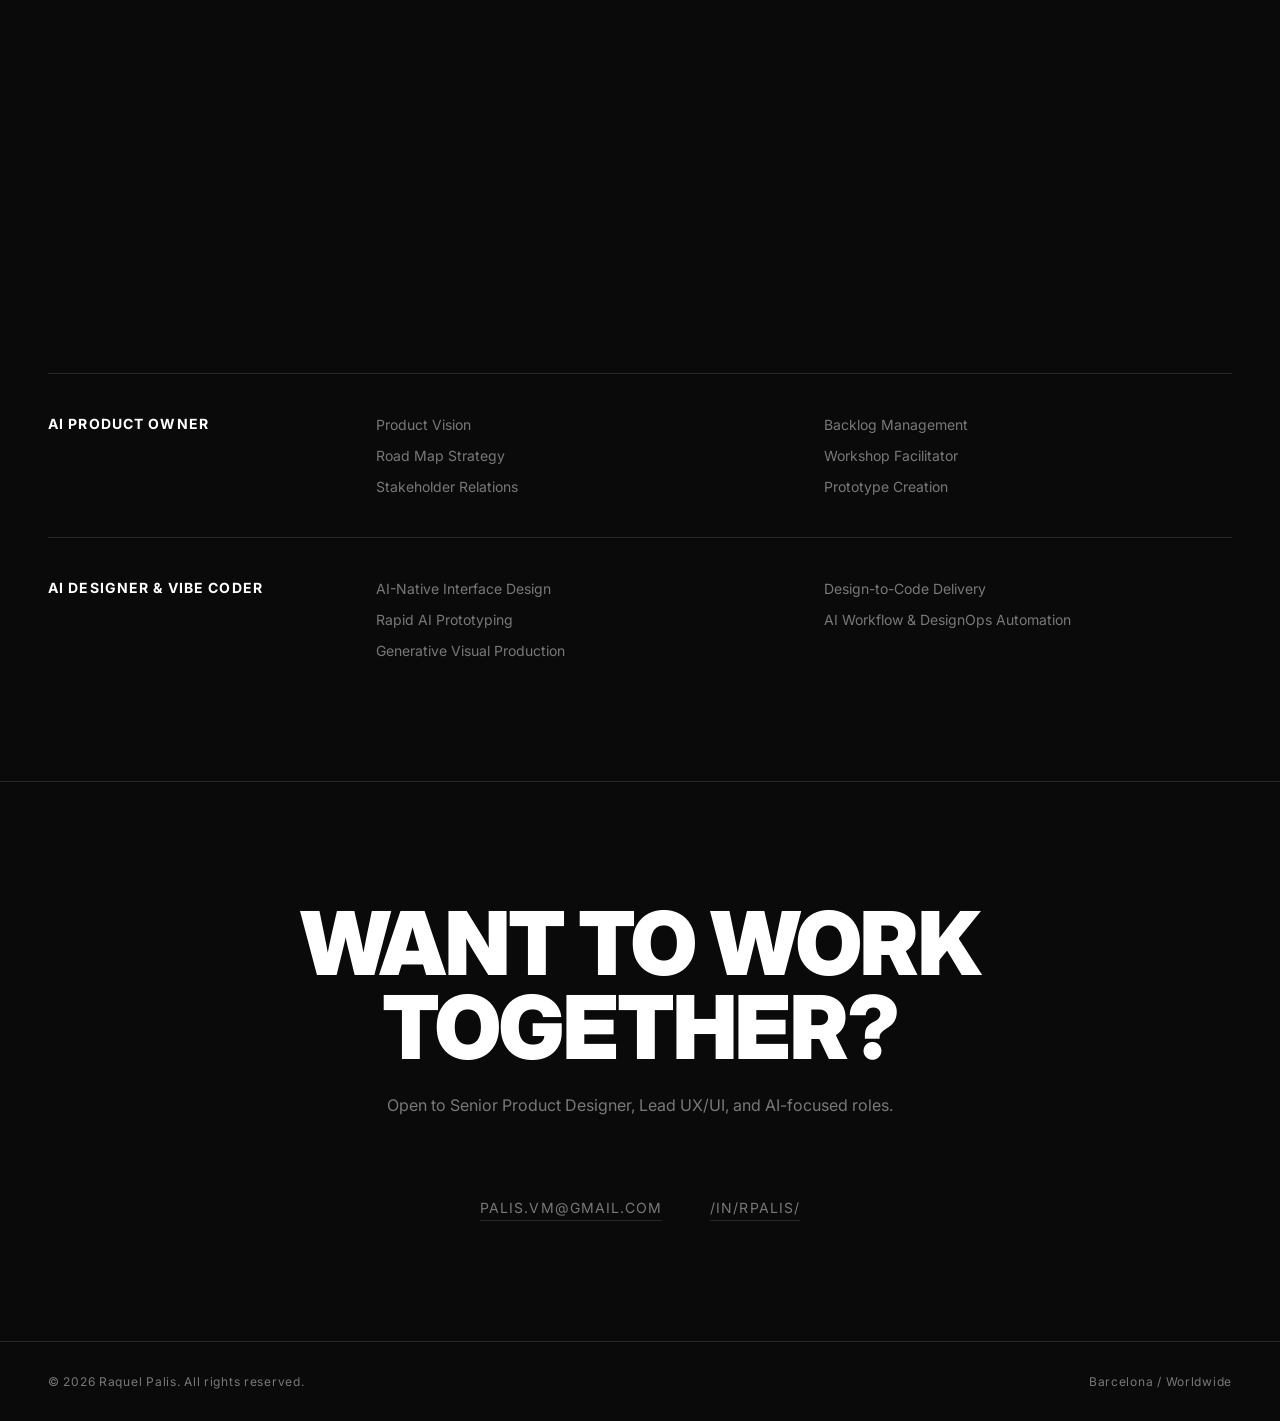
==== commit e6b8dfc0: "Cards — images scale(1.1) default, scale(1.15) hover, always overflow corners Co-Authored-By: Claude" ====
--- a/index.html
+++ b/index.html
@@ -264,7 +264,7 @@
     .card-europe    { background: #140f0a; }
     .card-hm        { background: #120d1a; }
 
-    /* image wrapper — uses background-size:cover for bulletproof corner fill */
+    /* image wrapper — always 10% larger than card so all corners are covered */
     .card-img-wrap {
       position: absolute;
       inset: 0;
@@ -272,14 +272,14 @@
       background-size: cover;
       background-position: center center;
       background-repeat: no-repeat;
-      transform: scale(1);
+      transform: scale(1.1);
       transition: transform 700ms ease;
       will-change: transform;
     }
 
     .card-img-wrap img { display: none; }
 
-    .project-card:hover .card-img-wrap { transform: scale(1.04); }
+    .project-card:hover .card-img-wrap { transform: scale(1.15); }
 
     .card-gradient {
       position: absolute;
